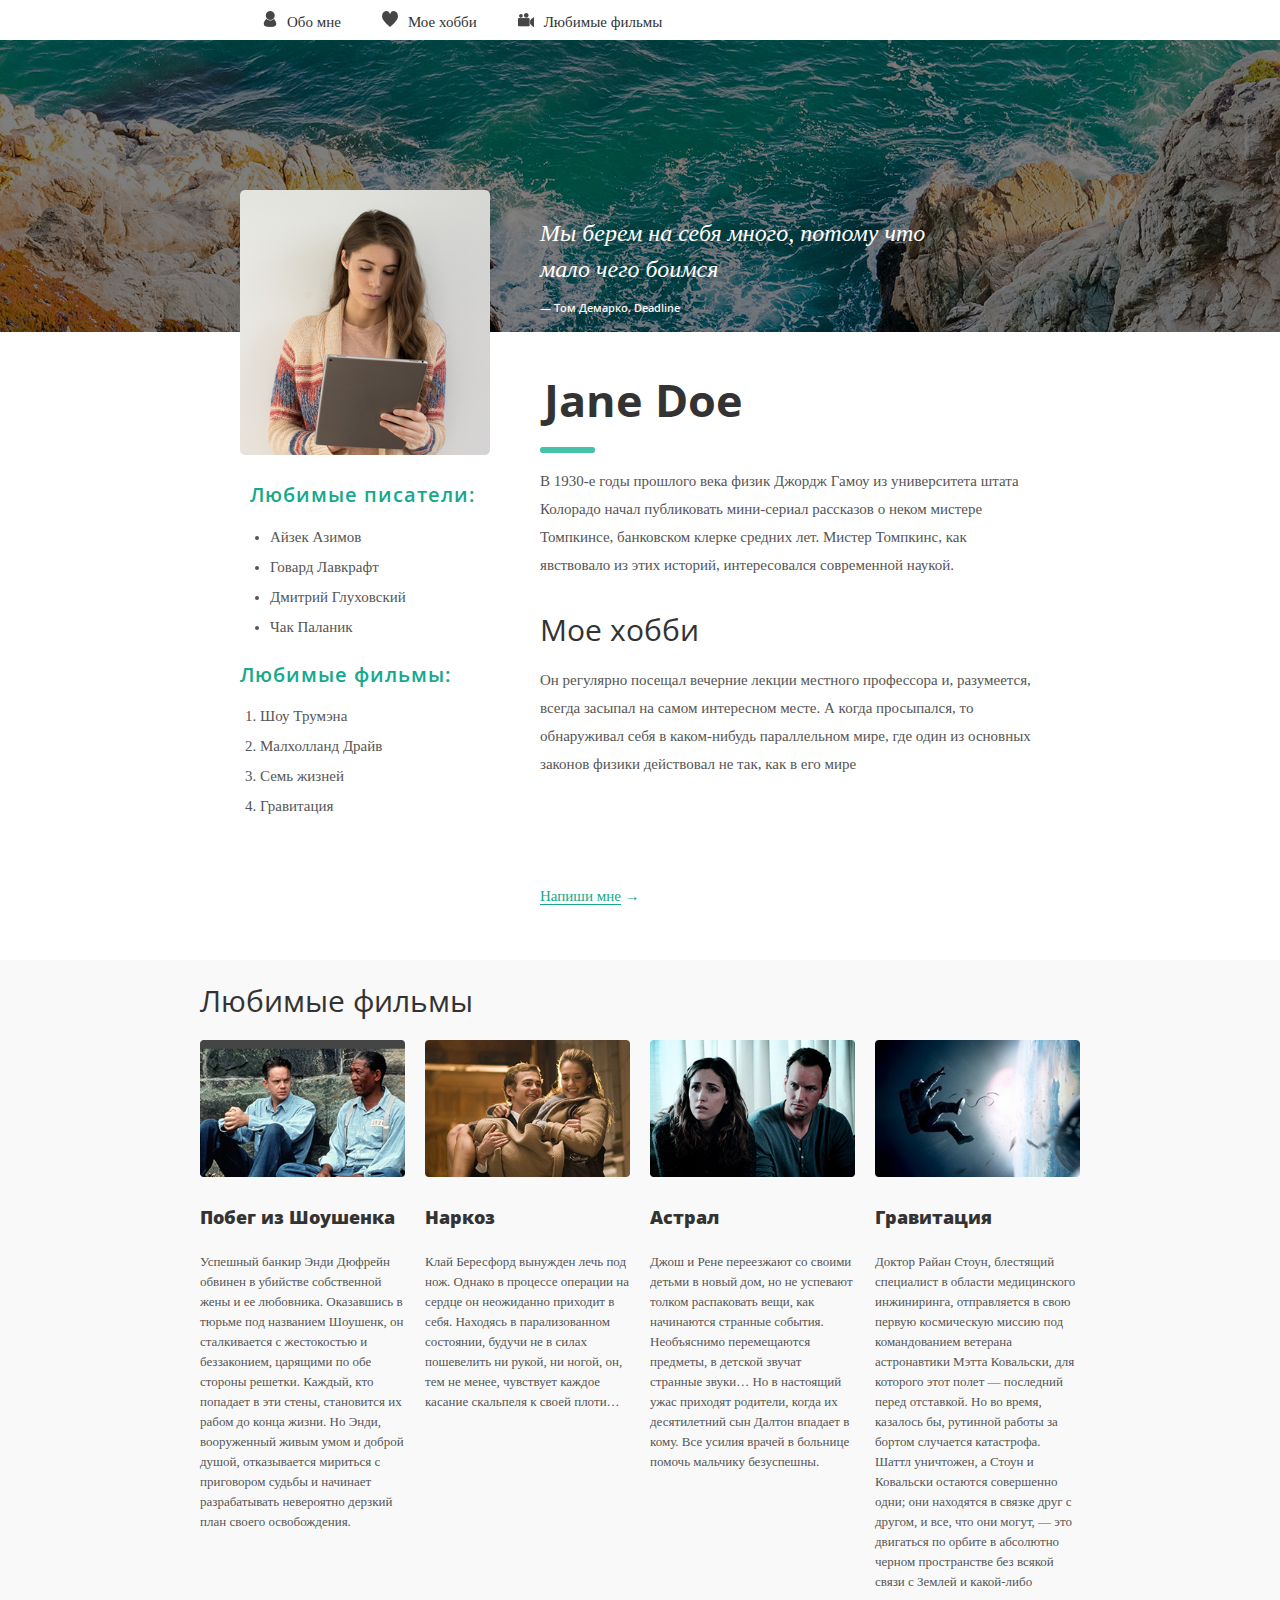
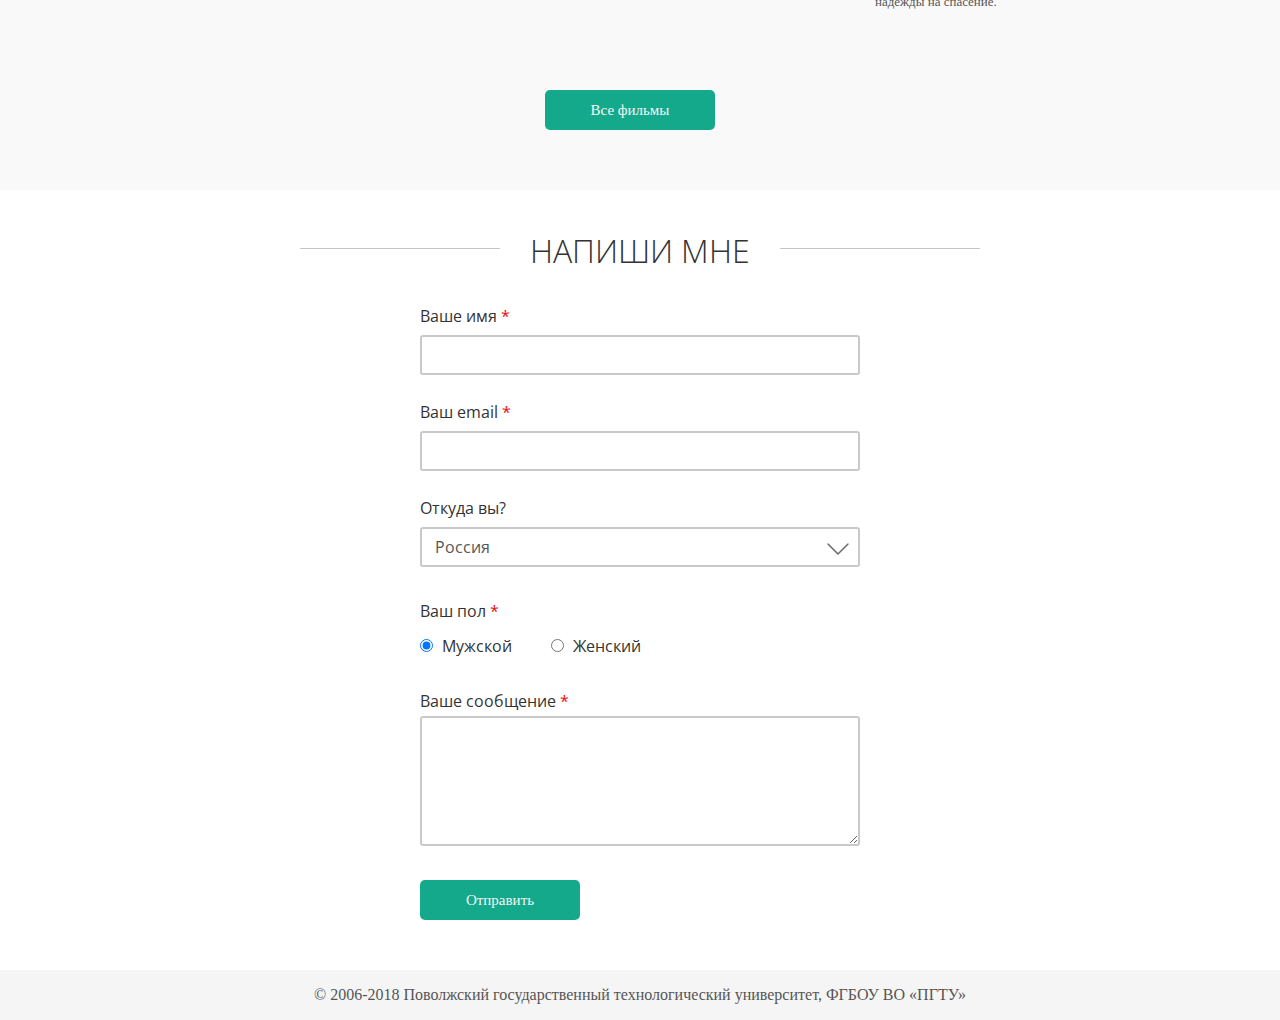
==== lw12/index.html @ af386a0a "Update" ====
<!DOCTYPE html>
<html lang="ru">
  <head>
    <meta charset="utf-8">
    <title>Профиль</title>
    <meta name="viewport" content="width=device-width, initial-scale=1.0">
    <link href="css/style.css" rel="stylesheet" >
    <link href="https://fonts.googleapis.com/css?family=Open+Sans&display=swap" rel="stylesheet">
  </head>
  <body>
    <div class="navigation">
      <ul class="header_lists">
        <li><a href="#about_me" class="about_me">Обо мне</a></li>
        <li><a href="#my_hobby" class="my_hobby">Мое хобби</a></li>
        <li><a href="#favorite_films" class="favorite_films">Любимые фильмы</a></li>
      </ul>
    </div>
    <div class="site">
      <div class="content_top">
        <div class="img_qoutes">
          <img class="porter" src="images/girl.png" alt="girl">
          <div class="quote">
            <p class="quote_text">
              Мы берем на себя много, потому что <br> мало чего боимся
            </p>
            <p class="quote_author">
              — Том Демарко. Deadline
            </p>
          </div>
        </div>
      </div>
      <div class="content_bottom">
        <div class="lists">
          <div class="list">
            <h3 class="list_title">Любимые писатели:</h3>
            <ul class="writers_list">
              <li>Айзек Азимов</li>
              <li>Говард Лавкрафт</li>
              <li>Дмитрий Глуховский</li>
              <li>Чак Паланик</li>
            </ul>
          </div>
          <div class="list_bottom">
            <h3 class="list_title">Любимые фильмы:</h3>
            <ol class="films_list">
              <li>Шоу Трумэна</li>
              <li>Малхолланд Драйв</li>
              <li>Семь жизней</li>
              <li>Гравитация</li>
            </ol>
          </div>
        </div>
        <div class="info">
          <!-- Информация -->
          <div class="me">
            <h1 id="about_me"> Jane Doe</h1>
            <img src="images/figure.png" alt="figure" class="figure">
            <p class="text_me">
              В 1930-е годы прошлого века физик Джордж Гамоу из университета штата Колорадо начал публиковать
              мини-сериал рассказов о неком мистере Томпкинсе,
              банковском клерке средних лет. Мистер Томпкинс, как явствовало из этих историй, интересовался современной наукой.
            </p>
          </div>
          <div class="hobby">
            <h2 class="hobby_name" id="my_hobby"> Мое хобби</h2>
            <p class="text_hobby">
              Он регулярно посещал вечерние лекции местного профессора и, разумеется, всегда засыпал на самом интересном месте.
              А когда просыпался, то обнаруживал себя в каком-нибудь параллельном мире, где один из основных законов физики действовал не так, как в его мире
            </p>
          </div>
          <p class="communication">
            <a href="https://vk.com/" class="slink"><span class="span_link">Напиши мне</span> →</a>
          </p>
        </div>
      </div>
    </div>
    <div class="background_color_film">
      <div class="description_film">
        <h2 class="info_film" id="favorite_films">Любимые фильмы</h2>
        <div class="films">
          <div class="film_one">
            <img class="film_image" src="images/film1.png" alt="film" >
            <h2 class="name_film">Побег из Шоушенка</h2>
            <p class="description">Успешный банкир Энди Дюфрейн обвинен в убийстве собственной жены и ее любовника. Оказавшись в тюрьме под названием Шоушенк, он сталкивается с жестокостью и беззаконием, царящими по обе стороны решетки. Каждый, кто попадает в эти стены, становится их рабом до конца жизни. Но Энди, вооруженный живым умом и доброй душой, отказывается мириться с приговором судьбы и начинает разрабатывать невероятно дерзкий план своего освобождения.</p>
          </div>
          <div class="film_two">
            <img class="film_image" src="images/film2.png" alt="film2" >
            <h2 class="name_film">Наркоз</h2>
            <p class="description">Клай Бересфорд вынужден лечь под нож. Однако в процессе операции на сердце он неожиданно приходит в себя. Находясь в парализованном состоянии, будучи не в силах пошевелить ни рукой, ни ногой, он, тем не менее, чувствует каждое касание скальпеля к своей плоти…</p>
          </div>
          <div class="film_three">
            <img class="film_image" src="images/film3.png" alt="film3" >
            <h2 class="name_film">Астрал</h2>
            <p class="description">Джош и Рене переезжают со своими детьми в новый дом, но не успевают толком распаковать вещи, как начинаются странные события. Необъяснимо перемещаются предметы, в детской звучат странные звуки… Но в настоящий ужас приходят родители, когда их десятилетний сын Далтон впадает в кому. Все усилия врачей в больнице помочь мальчику безуспешны.</p>
          </div>
          <div class="film_four">
            <img class="film_image" src="images/film4.png" alt="film4" >
            <h2 class="name_film">Гравитация</h2>
            <p class="description">Доктор Райан Стоун, блестящий специалист в области медицинского инжиниринга, отправляется в свою первую космическую миссию под командованием ветерана астронавтики Мэтта Ковальски, для которого этот полет — последний перед отставкой. Но во время, казалось бы, рутинной работы за бортом случается катастрофа.<br> Шаттл уничтожен, а Стоун и Ковальски остаются совершенно одни; они находятся в связке друг с другом, и все, что они могут, — это двигаться по орбите в абсолютно черном пространстве без всякой связи с Землей и какой-либо надежды на спасение.</p>
          </div>
          <a class="link_films" href="https://www.kinopoisk.ru/">Все фильмы</a>
        </div>
      </div>
    </div>
    <div class="form">
      <div class="header">
        <span class="line_left"></span>
        <h4 class="form_header">НАПИШИ МНЕ</h4>
        <span class="line_right"></span>
      </div>
      <form action="php/index.php" method="get" >
        <label>Ваше имя <span class="red">*</span></label>
        <div>
          <input type="text" name="first_name" maxlength="255" title="Имя" value="" class="input_data" required />
        </div>
        <label>Ваш email <span class="red">*</span></label>
        <div>
          <input type="email" name="email" value="" class="input_data" title="Email" required />
        </div>
        <label>Откуда вы? </label>
        <!--class="country"-->
        <div class="country">
          <select name="country" >
            <option>Россия</option>
            <option>США</option>
            <option>Китай</option>
            <option>Германия</option>
            <option>Украина</option>
          </select>
        </div>
        <label>Ваш пол <span class="red">*</span></label>
        <!-- class="radio"-->
        <div class="radio">
          <input type="radio" name="gender" value="Мужской" id="men" required checked /><label class="gender" for="men">Мужской</label>
          <input type="radio" name="gender" value="Женский" id="woman" required /><label class="gender" for="woman">Женский</label>
        </div>
        <label>Ваше сообщение <span class="red">*</span></label>
        <textarea name="message" required></textarea>
        <button type="submit" class="submit">Отправить</button>
      </form>
    </div>
    <footer>© 2006-2018 Поволжский государственный технологический университет, ФГБОУ ВО «ПГТУ»</footer>
  </body>
</html>
---- lw12/css/style.css ----
*
{
    margin: 0;
    padding: 0;
    box-sizing: border-box;
}

body
{
    background: url(../images/background.png) no-repeat ;
}

.gender, input#woman, input#men, button, select
{
    cursor: pointer;
}

.submit:hover
{
    background-color: #098d72;
}

.red
{
    color: #ee0707;
}

.img_qoutes
{
    position: relative;
}

img.porter
{
    border-radius: 5px;
    position: absolute;
}

img.figure
{
    border-radius: 3px;
    background-color: #45c3aa;
}

p.text_me, ul.header_lists a, p.quote_text, .writers_list,
.films_list, p.communication, .link_films:hover, .link_films,
p.description
{
    font-family: "Georgia";
}

p.text_me, .films_list, .writers_list
{
    color: #555555;
}

ul.header_lists a
{
    color: #333;
}

p.quote_text
{
    color: #ffffff;
    font-style: italic;
}

.writers_list
{
    margin-left: 20px;
}

h1
{
    color: #333333;
    font-family: "Open Sans";
}

p.communication
{
    color: #15a98b;
    position: absolute;
}

.slink
{
    color: #15a98b;
    text-decoration: none;
}

.slink:hover
{
    color: #098d72;
}

span.span_link
{
    border-bottom: 1px #15a98b solid;
}

.background_color_film
{
    background-color: #f9f9f9;
}

.link_films
{
    border-radius: 5px;
    color: #f5f5f5;
    background-color: #15a98c;
    text-decoration: none;
    text-align: center;
    position: absolute;
}


.link_films:hover
{
    color: #f5f5f5;
    background-color: #098d72;
}

@media screen and (max-width: 479px)
{
    body
    {
        background-position: center top 120px;
        background-size: 1150px;
    }

    .navigation
    {
        width: 100%;
        margin: 0 auto;
    }

    ul.header_lists a
    {
        display: block;
        height: 40px;
        box-sizing: border-box;
        font-size: 15px;
        line-height: 40px;
        text-decoration: none;
        padding: 0 20px 0 23px;
    }

    ul.header_lists a:hover
    {
        color: #f5f5f5;
        font-family: "Georgia";
        background-color: #15a98c;
    }

    .about_me:before
    {
        content: url(../images/about_me_icon_black.png);
        margin-right: 10px;
    }

    .about_me:hover:before
    {
        content: url(../images/about_me_icon_light.png);
        margin-right: 10px;
    }

    .my_hobby:before
    {
        content: url(../images/hobby_icon_black.png);
        margin-right: 10px;
    }

    .my_hobby:hover:before
    {
        content: url(../images/hobby_icon_light.png);
        margin-right: 10px;
    }

    .favorite_films:before
    {
        content: url(../images/video_icon_black.png);
        margin-right: 10px;
    }

    .favorite_films:hover:before
    {
        content: url(../images/video_icon_light.png);
        margin-right: 10px;
    }

    .site
    {
        margin: 20px auto 0 auto;
        width: 95%;
    }

    .content_top
    {
        width: 100%;
    }

    .img_qoutes
    {
        height: 130px;
    }

    img.porter
    {
        width: 190px;
        position: absolute;
    }

    .quote
    {
        height: 70px;
        position: absolute;
        top: 300px;
    }

    p.quote_text
    {
        font-size: 18px;
        line-height: 32px;
        color: black;
        font-style: italic;
    }

    p.quote_author
    {
        font-size: 10px;
        line-height: 20px;
        color: black;
        font-family: "Open Sans";
        font-weight: 600;
    }

    .content_bottom
    {
        width: 100%;
        position: relative;
        height: 1100px;
        margin-top: 10px;
    }

    .lists
    {
        width: 100%;
        top: 720px;
        height: 340px;
        position: absolute;
    }

    h3.list_title
    {
        font-size: 18px;
        line-height: 26px;
        color: #15a98c;
        font-family: "Open Sans";
        font-weight: 600;
        letter-spacing: 1px;
    }

    .writers_list
    {
        padding-top: 12px;
        font-size: 16px;
        line-height: 30px;
    }

    .films_list
    {
        padding-top: 11px;
        font-size: 16px;
        line-height: 30px;
        margin-left: 20px;
    }

    .list
    {
        position: absolute;
        left: 10px;
    }

    .list_bottom
    {
        position: absolute;
        left: 10px;
        top: 200px;
    }

    .info
    {
        position: absolute;
        top: 90px;
    }

    .me
    {
        margin-bottom: 20px;
    }

    h1
    {
        font-size: 40px;
        line-height: 40px;
    }

    p.text_me
    {
        font-size: 15px;
        line-height: 26px;
    }

    img.figure
    {
        margin: 13px 0 100px 0;
        width: 60px;
        height: 6px;
    }

    h2
    {
        font-size: 26px;
        line-height: 42px;
        color: #333333;
        font-family: "Open Sans";
        font-weight: 400;
    }

    p.text_hobby
    {
        margin-top: 5px;
        font-size: 15px;
        line-height: 24px;
        color: #555555;
        font-family: "Georgia";
    }

    p.communication
    {
        font-size: 15px;
        line-height: 32px;
        top: 580px;
    }

    .description_film
    {
        padding-top: 20px;
        width: 95%;
        height: 2130px;
        margin: 0 auto 10px auto;
    }

    span.info_film
    {
        font-size: 36px;
        line-height: 42px;
        color: #333333;
        font-family: "Open Sans";
        font-weight: 400;
    }

    .films
    {
        margin-top: 18px;
    }

    .film_image
    {
        width: 300px;
    }

    .film_one, .film_two, .film_three, .film_four
    {
        width: 95%;
    }

    h2.name_film
    {
        margin-top: 10px;
        font-size: 20px;
        line-height: 32px;
        color: #333333;
        font-family: "Open Sans";
        font-weight: 900;
    }

    p.description
    {
        margin-top: 10px;
        font-size: 14px;
        line-height: 20px;
        color: #555555;
        margin-bottom: 15px;
    }

    .link_films
    {
        width: 130px;
        height: 35px;
        display: block;
        font-size: 14px;
        line-height: 35px;
    }

    .form
    {
        width: 95%;
        padding: 0 20px;
        margin: 0 auto 30px auto;
    }

    .header
    {
        position: relative;
    }

    h4
    {
        font-size: 28px;
        line-height: 42px;
        color: #333333;
        font-family: "Open Sans";
        font-weight: 300;
        text-align: center;
    }

    form
    {
        padding-top: 15px;
    }

    form > label
    {
        font-size: 14px;
        line-height: 25px;
        color: #333333;
        font-family: "Open Sans";
        font-weight: 400;
    }

    .input_data
    {
        width: 100%;
        border-radius: 3px;
        border: 1.5px solid #c9c9c9;
        height: 35px;
        font-size: 14px;
        line-height: 26px;
        color: #333333;
        font-family: "Open Sans";
        font-weight: 400;
        padding: 0 14px;
    }

    form > div
    {
        padding-top: 4px;
        margin-bottom: 17px;
    }

    div > label
    {
        font-size: 14px;
        line-height: 25px;
        color: #333333;
        font-family: "Open Sans";
        font-weight: 400;
    }

    .country select:hover, input:hover, textarea:hover
    {
        border-color: #a6a6a6;
    }

    .country select:focus, input:focus, textarea:focus
    {
        box-shadow: none;
        border-color: #15a98c;
        outline: 0;
        outline-offset: 0;
    }

    input#men
    {
        margin-right: 9px;
    }

    input#woman
    {
        margin-right: 9px;
        margin-left: 35px;
    }

    textarea
    {
        width: 100%;
        border-radius: 3px;
        border: 1.5px solid #c9c9c9;
        height: 130px;
        font-size: 14px;
        line-height: 26px;
        color: #333333;
        font-family: "Open Sans";
        font-weight: 400;
        padding: 0 14px;
    }

    .country select
    {
        width: 100%;
        border-radius: 3px;
        border: 1.5px solid #c9c9c9;
        height: 35px;
        font-size: 14px;
        line-height: 26px;
        color: #555555;
        font-family: "Open Sans";
        font-weight: 400;
        padding-left: 13px;
        background: transparent;
        -webkit-appearance: none;
    }

    .country
    {
        margin-bottom: 30px;
        background: url(../images/arrow_down.png) no-repeat;
        background-position: 407px 20px;
    }

    .radio
    {
        margin-bottom: 25px;
    }

    .submit
    {
        margin-top: 25px;
        width: 140px;
        height: 37px;
        border-radius: 5px;
        border-style: none;
        display: block;
        font-size: 15px;
        line-height: 32px;
        color: #f5f5f5;
        font-family: "Georgia";
        background-color: #15a98c;
    }

    footer
    {
        height: 60px;
        font-size: 13px;
        line-height: 30px;
        color: #555555;
        font-family: "Georgia";
        text-align: center;
        background: #f5f5f5;
    }
}

@media screen and (min-width: 480px)
{
    body
    {
        background-position: center top 40px;
        background-size: 1150px;
    }

    .navigation
    {
        width: 100%;
        margin: 0 auto;
    }

    ul.header_lists
    {
        list-style: none;
    }

    ul.header_lists:after
    {
        content: '';
        display: block;
        clear: both;
    }

    .header_lists li
    {
        float: left;
    }

    ul.header_lists a
    {
        display: block;
        height: 40px;
        box-sizing: border-box;
        font-size: 15px;
        line-height: 40px;
        text-decoration: none;
        padding: 0 20px 0 23px;
    }

    ul.header_lists a:hover
    {
        color: #f5f5f5;
        font-family: "Georgia";
        background-color: #15a98c;
    }

    .about_me:before
    {
        content: url(../images/about_me_icon_black.png);
        margin-right: 10px;
    }

    .about_me:hover:before
    {
        content: url(../images/about_me_icon_light.png);
        margin-right: 10px;
    }

    .my_hobby:before
    {
        content: url(../images/hobby_icon_black.png);
        margin-right: 10px;
    }

    .my_hobby:hover:before
    {
        content: url(../images/hobby_icon_light.png);
        margin-right: 10px;
    }

    .favorite_films:before
    {
        content: url(../images/video_icon_black.png);
        margin-right: 10px;
    }

    .favorite_films:hover:before
    {
        content: url(../images/video_icon_light.png);
        margin-right: 10px;
    }

    .site
    {
        margin: 100px auto 0 auto;
        width: 95%;
    }

    .content_top
    {
        width: 100%;
    }

    .img_qoutes
    {
        height: 130px;
    }

    img.porter
    {
        width: 190px;
        position: absolute;
    }

    .quote
    {
        margin-left: 190px;
        height: 190px;
        padding-left: 20px;
        padding-top: 20px;
        position: absolute;
    }

    p.quote_text
    {
        font-size: 18px;
        line-height: 32px;
    }

    p.quote_author
    {
        font-size: 10px;
        line-height: 20px;
        color: #f5f5f5;
        font-family: "Open Sans";
        font-weight: 600;
    }

    .content_bottom
    {
        width: 100%;
        position: relative;
        height: 630px;
        margin-top: 10px;
    }

    .lists
    {
        width: 100%;
        top: 410px;
        height: 170px;
        position: absolute;
    }

    h3.list_title
    {
        font-size: 18px;
        line-height: 26px;
        color: #15a98c;
        font-family: "Open Sans";
        font-weight: 600;
        letter-spacing: 1px;
    }

    .writers_list
    {
        padding-top: 12px;
        font-size: 16px;
        line-height: 30px;
    }

    .films_list
    {
        padding-top: 11px;
        font-size: 16px;
        line-height: 30px;
        margin-left: 20px;
    }

    .list
    {
        position: absolute;
        left: 10px
    }

    .list_bottom
    {
        position: absolute;
        left: 240px;
    }

    .info
    {
        position: absolute;
    }

    .me
    {
        margin-bottom: 20px;
    }

    h1
    {
        margin-left: 210px;
        font-size: 40px;
        line-height: 40px;
    }

    p.text_me
    {
        margin-top: 20px;
        font-size: 15px;
        line-height: 26px;
    }

    img.figure
    {
        margin: 13px 0 0 210px;
        width: 60px;
        height: 6px;
    }

    h2
    {
        font-size: 26px;
        line-height: 42px;
        color: #333333;
        font-family: "Open Sans";
        font-weight: 400;
    }

    p.text_hobby
    {
        margin-top: 5px;
        font-size: 15px;
        line-height: 24px;
        color: #555555;
        font-family: "Georgia";
    }

    p.communication
    {
        font-size: 15px;
        line-height: 32px;
        top: 580px;
    }

    .description_film
    {
        padding-top: 20px;
        width: 95%;
        height: 1800px;
        margin: 0 auto 40px auto;
    }

    span.info_film
    {
        font-size: 36px;
        line-height: 42px;
        color: #333333;
        font-family: "Open Sans";
        font-weight: 400;
    }

    .films
    {
        margin-top: 18px;
    }

    .film_image
    {
        width: 300px;
    }

    .film_one, .film_two, .film_three, .film_four
    {
        width: 95%;
    }

    h2.name_film
    {
        margin-top: 10px;
        font-size: 20px;
        line-height: 32px;
        color: #333333;
        font-family: "Open Sans";
        font-weight: 900;
    }

    p.description
    {
        margin-top: 10px;
        font-size: 14px;
        line-height: 20px;
        color: #555555;
        margin-bottom: 15px;
    }

    .link_films
    {
        width: 130px;
        height: 35px;
        display: block;
        font-size: 14px;
        line-height: 35px;
    }

    .form
    {
        width: 95%;
        padding: 0 20px;
        margin: 0 auto 30px auto;
    }

    .header
    {
        position: relative;
    }

    h4
    {
        font-size: 28px;
        line-height: 42px;
        color: #333333;
        font-family: "Open Sans";
        font-weight: 300;
        text-align: center;
    }

    .line_left
    {
        position: absolute;
        width: 90px;
        height: 1px;
        background-color: #C4C4C4;
        top: 20px;
        left: 0;
    }

    .line_right
    {
        position: absolute;
        width: 90px;
        height: 1px;
        background-color: #C4C4C4;
        top: 20px;
        right: 0;
    }

    form
    {
        padding-top: 15px;
    }

    form > label
    {
        font-size: 14px;
        line-height: 25px;
        color: #333333;
        font-family: "Open Sans";
        font-weight: 400;
    }

    .input_data
    {
        width: 100%;
        border-radius: 3px;
        border: 1.5px solid #c9c9c9;
        height: 35px;
        font-size: 14px;
        line-height: 26px;
        color: #333333;
        font-family: "Open Sans";
        font-weight: 400;
        padding: 0 14px;
    }

    form > div
    {
        padding-top: 4px;
        margin-bottom: 17px;
    }

    div > label
    {
        font-size: 14px;
        line-height: 25px;
        color: #333333;
        font-family: "Open Sans";
        font-weight: 400;
    }

    .country select:hover, input:hover, textarea:hover
    {
        border-color: #a6a6a6;
    }

    .country select:focus, input:focus, textarea:focus
    {
        box-shadow: none;
        border-color: #15a98c;
        outline: 0;
        outline-offset: 0;
    }

    input#men
    {
        margin-right: 9px;
    }

    input#woman
    {
        margin-right: 9px;
        margin-left: 35px;
    }

    textarea
    {
        width: 100%;
        border-radius: 3px;
        border: 1.5px solid #c9c9c9;
        height: 130px;
        font-size: 14px;
        line-height: 26px;
        color: #333333;
        font-family: "Open Sans";
        font-weight: 400;
        padding: 0 14px;
    }

    .country select
    {
        width: 100%;
        border-radius: 3px;
        border: 1.5px solid #c9c9c9;
        height: 35px;
        font-size: 14px;
        line-height: 26px;
        color: #555555;
        font-family: "Open Sans";
        font-weight: 400;
        padding-left: 13px;
        background: transparent;
        -webkit-appearance: none;
    }

    .country
    {
        margin-bottom: 30px;
        background: url(../images/arrow_down.png) no-repeat;
        background-position: 407px 20px;
    }

    .radio
    {
        margin-bottom: 25px;
    }

    .submit
    {
        margin-top: 25px;
        width: 140px;
        height: 37px;
        border-radius: 5px;
        border-style: none;
        display: block;
        font-size: 15px;
        line-height: 32px;
        color: #f5f5f5;
        font-family: "Georgia";
        background-color: #15a98c;
    }

    footer
    {
        height: 60px;
        font-size: 13px;
        line-height: 30px;
        color: #555555;
        font-family: "Georgia";
        text-align: center;
        background: #f5f5f5;
    }
}

@media screen and (min-width: 740px)
{
    body
    {
        background-position: center top 40px;
        background-size: 1100px;
    }

    .navigation
    {
        width: 650px;
    }

    ul.header_lists
    {
        padding-left: 0;
    }

    ul.header_lists:after
    {
        content: '';
        display: block;
        clear: both;
    }

    .header_lists li
    {
        float: left;
    }

    ul.header_lists a
    {
        height: 40px;
        line-height: 32px;
        padding: 6px 18px 0 23px;
    }

    ul.header_lists a:hover
    {
        color: #f5f5f5;
        font-family: "Georgia";
        background-color: #15a98c;
    }

    .about_me:before
    {
        content: url(../images/about_me_icon_black.png);
        margin-right: 10px;
    }

    .about_me:hover:before
    {
        content: url(../images/about_me_icon_light.png);
        margin-right: 10px;
    }

    .my_hobby:before
    {
        content: url(../images/hobby_icon_black.png);
        margin-right: 10px;
    }

    .my_hobby:hover:before
    {
        content: url(../images/hobby_icon_light.png);
        margin-right: 10px;
    }

    .favorite_films:before
    {
        content: url(../images/video_icon_black.png);
        margin-right: 10px;
    }

    .favorite_films:hover:before
    {
        content: url(../images/video_icon_light.png);
        margin-right: 10px;
    }

    .site
    {
        margin: 110px auto 0 auto;
        width: 650px;
    }

    .content_top
    {
        width: 100%;
    }

    .img_qoutes
    {
        height: 130px;
    }

    img.porter
    {
        width: 180px;
        position: absolute;
    }

    .quote
    {
        margin-left: 180px;
        height: 190px;
        padding-left: 40px;
        padding-top: 25px;
        position: absolute;
    }

    p.quote_text
    {
        font-size: 20px;
        line-height: 32px;
    }

    p.quote_author
    {
        font-size: 10px;
        line-height: 20px;
        color: #f5f5f5;
        font-family: "Open Sans";
        font-weight: 600;
    }

    .content_bottom
    {
        width: 100%;
        position: relative;
        height: 500px;
        margin-top: 0;
    }

    .lists
    {
        width: 270px;
        top: 100px;
        height: 400px;
        position: absolute;
    }

    h3.list_title
    {
        font-size: 16px;
        line-height: 26px;
        color: #15a98c;
        font-family: "Open Sans";
        font-weight: 600;
        letter-spacing: 1px;
    }

    .writers_list
    {
        padding-top: 12px;
        font-size: 12px;
        line-height: 26px;
    }

    .films_list
    {
        padding-top: 11px;
        height: 260px;
        font-size: 12px;
        line-height: 26px;
        margin-left: 20px;
    }

    .list
    {
        position: absolute;
    }

    .list_bottom
    {
        position: absolute;
        top: 160px;
        left: 0;
    }

    .info
    {
        left: 220px;
        position: absolute;
    }

    .me
    {
        margin-bottom: 20px;
    }

    h1
    {
        margin-left: 4px;
        font-size: 40px;
        line-height: 40px;
    }

    p.text_me
    {
        margin-top: 10px;
        font-size: 13px;
        line-height: 24px;
    }

    img.figure
    {
        margin: 27px 0 0 0;
        width: 55px;
        height: 6px;
    }

    h2
    {
        font-size: 26px;
        line-height: 42px;
        color: #333333;
        font-family: "Open Sans";
        font-weight: 400;
    }

    p.text_hobby
    {
        margin-top: 15px;
        font-size: 13px;
        line-height: 24px;
        color: #555555;
        font-family: "Georgia";
    }

    p.communication
    {
        font-size: 15px;
        line-height: 32px;
        top: 440px;
    }

    .description_film
    {
        padding-top: 20px;
        width: 630px;
        height: 1270px;
        margin: 0 auto 40px auto;
    }

    span.info_film
    {
        font-size: 36px;
        line-height: 42px;
        color: #333333;
        font-family: "Open Sans";
        font-weight: 400;
    }

    .films
    {
        margin-top: 18px;
        position: relative;
    }

    .film_image
    {
        width: 300px;
    }

    .film_one
    {
        width: 300px;
        position: absolute;
    }

    .film_two
    {
        width: 300px;
        position: absolute;
        left: 330px;
    }

    .film_three
    {
        width: 300px;
        position: absolute;
        top: 500px;
    }

    .film_four
    {
        width: 300px;
        position: absolute;
        top: 500px;
        left: 330px;
    }

    h2.name_film
    {
        margin-top: 20px;
        font-size: 18px;
        line-height: 32px;
        color: #333333;
        font-family: "Open Sans";
        font-weight: 900;
    }

    p.description
    {
        margin-top: 19px;
        font-size: 13px;
        line-height: 20px;
        color: #555555;
    }

    .link_films
    {
        width: 130px;
        height: 35px;
        display: block;
        font-size: 14px;
        line-height: 35px;
        left: 250px;
        top: 1100px;
    }

    .form
    {
        width: 700px;
        padding: 0 20px;
        margin: 0 auto 50px auto;
    }

    .header
    {
        position: relative;
    }

    h4
    {
        font-size: 32px;
        line-height: 42px;
        color: #333333;
        font-family: "Open Sans";
        font-weight: 300;
        text-align: center;
    }

    .line_left
    {
        position: absolute;
        width: 130px;
        height: 1px;
        background-color: #C4C4C4;
        top: 20px;
        left: 50px;
    }

    .line_right
    {
        position: absolute;
        width: 130px;
        height: 1px;
        background-color: #C4C4C4;
        top: 20px;
        right: 50px;
    }

    form
    {
        padding: 0 100px;
        padding-top: 30px;
    }

    form > label
    {
        font-size: 16px;
        line-height: 29px;
        color: #333333;
        font-family: "Open Sans";
        font-weight: 400;
    }

    .input_data
    {
        width: 100%;
        border-radius: 3px;
        border: 2px solid #c9c9c9;
        height: 40px;
        font-size: 16px;
        line-height: 26px;
        color: #333333;
        font-family: "Open Sans";
        font-weight: 400;
        padding: 0 14px;
    }

    form > div
    {
        padding-top: 4px;
        margin-bottom: 23px;
    }

    div > label
    {
        font-size: 16px;
        line-height: 32px;
        color: #333333;
        font-family: "Open Sans";
        font-weight: 400;
    }

    .country select:hover, input:hover, textarea:hover
    {
        border-color: #a6a6a6;
    }

    .country select:focus, input:focus, textarea:focus
    {
        box-shadow: none;
        border-color: #15a98c;
        outline: 0;
        outline-offset: 0;
    }

    input#men
    {
        margin-right: 9px;
    }

    input#woman
    {
        margin-right: 9px;
        margin-left: 35px;
    }

    textarea
    {
        width: 100%;
        border-radius: 3px;
        border: 2px solid #c9c9c9;
        height: 130px;
        font-size: 16px;
        line-height: 32px;
        color: #333333;
        font-family: "Open Sans";
        font-weight: 400;
        padding: 0 14px;
    }

    .country select
    {
        width: 100%;
        border-radius: 3px;
        border: 2px solid #c9c9c9;
        height: 40px;
        font-size: 16px;
        line-height: 32px;
        color: #555555;
        font-family: "Open Sans";
        font-weight: 400;
        padding-left: 13px;
        background: transparent;
        -webkit-appearance: none;
    }

    .country
    {
        margin-bottom: 30px;
        background: url(../images/arrow_down.png) no-repeat;
        background-position: 425px 20px;
    }

    .radio
    {
        margin-bottom: 25px;
    }

    .submit
    {
        margin-top: 30px;
        width: 160px;
        height: 40px;
        border-radius: 5px;
        border-style: none;
        display: block;
        font-size: 15px;
        line-height: 32px;
        color: #f5f5f5;
        font-family: "Georgia";
        background-color: #15a98c;
    }

    footer
    {
        height: 50px;
        font-size: 13px;
        line-height: 50px;
        color: #555555;
        font-family: "Georgia";
        text-align: center;
        background: #f5f5f5;
    }

}

@media screen and (min-width: 1025px) {
    body
    {
        background-position: center top 40px;
        background-size: 1400px;
    }

    .navigation
    {
        width: 800px;
    }

    ul.header_lists a
    {
        padding: 6px 18px 0 23px;
    }

    .site
    {
        margin: 150px auto 0 auto;
        width: 800px;
    }

    .content_top
    {
        width: 100%;
    }

    .img_qoutes
    {
        height: 190px;
    }

    img.porter
    {
        width: 250px;
    }

    .quote
    {
        margin-left: 250px;
        height: 190px;
        padding-left: 50px;
        padding-top: 25px;
        position: absolute;
    }

    p.quote_text
    {
        font-size: 24px;
        line-height: 36px;
    }

    p.quote_author
    {
        font-size: 11px;
        line-height: 42px;
        color: #f5f5f5;
        font-family: "Open Sans";
        font-weight: 600;
    }

    .content_bottom
    {
        width: 100%;
        position: relative;
        height: 580px;
    }

    .lists
    {
        width: 270px;
        top: 100px;
        position: absolute;
        height: 400px;
    }

    h3.list_title
    {
        font-size: 20px;
        line-height: 30px;
        color: #15a98c;
        font-family: "Open Sans";
        font-weight: 600;
        letter-spacing: 1px;
    }

    .writers_list
    {
        padding-top: 12px;
        font-size: 15px;
        line-height: 30px;
    }

    .films_list
    {
        padding-top: 11px;
        height: 260px;
        font-size: 15px;
        line-height: 30px;
        margin-left: 20px;
    }

    .list
    {
        position: absolute;
    }

    .list_bottom
    {
        position: absolute;
        top: 180px;
    }

    .info
    {
        left: 300px;
        position: absolute;
    }

    .me
    {
        margin-bottom: 30px;
    }

    h1
    {
        margin-left: 4px;
        font-size: 45px;
        line-height: 40px;
    }

    p.text_me
    {
        margin-top: 10px;
        font-size: 15px;
        line-height: 28px;
    }

    img.figure
    {
        margin-top: 27px;
        width: 55px;
        height: 6px;
    }

    h2
    {
        font-size: 30px;
        line-height: 42px;
        color: #333333;
        font-family: "Open Sans";
        font-weight: 400;
    }

    p.text_hobby
    {
        margin-top: 15px;
        font-size: 15px;
        line-height: 28px;
        color: #555555;
        font-family: "Georgia";
    }

    p.communication
    {
        font-size: 15px;
        line-height: 32px;
        top: 500px;
    }

    .description_film
    {
        padding-top: 20px;
        width: 880px;
        height: 830px;
        margin: 0 auto 40px auto;
    }

    span.info_film
    {
        font-size: 36px;
        line-height: 42px;
        color: #333333;
        font-family: "Open Sans";
        font-weight: 400;
    }

    .films
    {
        margin-top: 18px;
        position: relative;
    }

    .film_image
    {
        width: 205px;
    }

    .film_one
    {
        width: 205px;
        position: absolute;
    }

    .film_two
    {
        width: 205px;
        position: absolute;
        left: 225px;
    }

    .film_three
    {
        width: 205px;
        position: absolute;
        top: 0;
        left: 450px;
    }

    .film_four
    {
        width: 205px;
        position: absolute;
        top: 0;
        left: 675px;
    }

    h2.name_film
    {
        margin-top: 20px;
        font-size: 18px;
        line-height: 32px;
        color: #333333;
        font-family: "Open Sans";
        font-weight: 900;
    }

    p.description
    {
        margin-top: 19px;
        font-size: 13px;
        line-height: 20px;
        color: #555555;
    }

    .link_films
    {
        width: 170px;
        height: 40px;
        display: block;
        font-size: 15px;
        line-height: 40px;
        left: 345px;
        top: 650px;
    }

    .form
    {
        width: 1000px;
        padding: 0 20px;
        margin: 0 auto 50px auto;
    }

    .header
    {
        position: relative;
    }

    h4
    {
        font-size: 32px;
        line-height: 42px;
        color: #333333;
        font-family: "Open Sans";
        font-weight: 300;
        text-align: center;
    }

    .line_left
    {
        position: absolute;
        width: 200px;
        height: 1px;
        background-color: #C4C4C4;
        top: 18px;
        left: 140px;
    }

    .line_right
    {
        position: absolute;
        width: 200px;
        height: 1px;
        background-color: #C4C4C4;
        top: 18px;
        right: 140px;
    }

    form
    {
        padding: 0 260px;
        padding-top: 30px;
    }

    form > label
    {
        font-size: 16px;
        line-height: 29px;
        color: #333333;
        font-family: "Open Sans";
        font-weight: 400;
    }

    .input_data
    {
        width: 100%;
        border-radius: 3px;
        border: 2px solid #c9c9c9;
        height: 40px;
        font-size: 16px;
        line-height: 26px;
        color: #333333;
        font-family: "Open Sans";
        font-weight: 400;
        padding: 0 14px;
    }

    form > div
    {
        padding-top: 4px;
        margin-bottom: 23px;
    }

    div > label
    {
        font-size: 16px;
        line-height: 32px;
        color: #333333;
        font-family: "Open Sans";
        font-weight: 400;
    }

    .country select:hover, input:hover, textarea:hover
    {
        border-color: #a6a6a6;
    }

    .country select:focus, input:focus, textarea:focus
    {
        box-shadow: none;
        border-color: #15a98c;
        outline: 0;
        outline-offset: 0;
    }

    input#men
    {
        margin-right: 9px;
    }

    input#woman
    {
        margin-right: 9px;
        margin-left: 35px;
    }

    textarea
    {
        width: 100%;
        border-radius: 3px;
        border: 2px solid #c9c9c9;
        height: 130px;
        font-size: 16px;
        line-height: 32px;
        color: #333333;
        font-family: "Open Sans";
        font-weight: 400;
        padding: 0 14px;
    }

    .country select
    {
        width: 100%;
        border-radius: 3px;
        border: 2px solid #c9c9c9;
        height: 40px;
        font-size: 16px;
        line-height: 32px;
        color: #555555;
        font-family: "Open Sans";
        font-weight: 400;
        padding-left: 13px;
        background: transparent;
        -webkit-appearance: none;
    }

    .country
    {
        margin-bottom: 30px;
        background: url(../images/arrow_down.png) no-repeat;
        background-position: 407px 20px;
    }

    .radio
    {
        margin-bottom: 25px;
    }

    .submit
    {
        margin-top: 30px;
        width: 160px;
        height: 40px;
        border-radius: 5px;
        border-style: none;
        display: block;
        font-size: 15px;
        line-height: 32px;
        color: #f5f5f5;
        font-family: "Georgia";
        background-color: #15a98c;
    }

    footer
    {
        height: 50px;
        font-size: 16px;
        line-height: 50px;
        color: #555555;
        font-family: "Georgia";
        text-align: center;
        background: #f5f5f5;
    }
}

@media screen and (min-width: 1366px)
{
    body
    {
        background-position: center top 50px;
        background-size: auto;
    }

    .navigation
    {
        width: 1000px;
        padding-left: 20px;
        padding-right: 20px;
    }

    ul.header_lists a
    {
        height: 50px;
        font-size: 19px;
        padding: 10px 18px 0 23px;
        color: #333;
        font-family: "Georgia";
    }

    .site
    {
        margin: 210px auto 0 auto;
        width: 1400px;
        padding: 0 100px;
        height: 940px;
    }

    .content_top
    {
        width: 100%;
        margin-left: 100px;
        margin-right: 100px;
        padding-left: 20px;
        padding-right: 20px;
        margin-bottom: 50px;

    }

    .img_qoutes
    {
        height: 190px;
    }

    img.porter
    {
        border-radius: 5px;
        background-color: #132d36;
        width: 330px;
        position: absolute;
    }

    .quote
    {
        margin-left: 330px;
        height: 190px;
        padding-left: 63px;
        padding-top: 25px;
        position: absolute;
    }

    p.quote_text
    {
        font-size: 28px;
        line-height: 42px;
        color: #ffffff;
        font-family: "Georgia";
        font-style: italic;
    }

    p.quote_author
    {
        font-size: 16px;
        line-height: 42px;
        color: #f5f5f5;
        font-family: "Open Sans";
        font-weight: 600;
    }

    .content_bottom
    {
        width: 1000px;
        margin-left: 100px;
        margin-right: 100px;
        padding-left: 20px;
        padding-right: 20px;
        position: relative;
        height: 700px;
    }

    .lists
    {
        top: 156px;
        height: 450px;
        position: absolute;
    }

    h3.list_title
    {
        font-size: 24px;
        line-height: 32px;
        color: #15a98c;
        font-family: "Open Sans";
        font-weight: 600;
        letter-spacing: 1px;
    }

    .writers_list
    {
        width: 330px;
        padding-top: 12px;
        font-size: 19px;
        line-height: 36px;
        color: #555555;
        font-family: "Georgia";
        margin-left: 20px;
    }

    .films_list
    {
        padding-top: 11px;
        width: 330px;
        height: 260px;
        font-size: 19px;
        line-height: 36px;
        color: #555555;
        font-family: "Georgia";
        margin-left: 20px;
    }

    .list_bottom
    {
        position: absolute;
        top: 225px;
    }

    .info
    {
        left: 410px;
        position: absolute;
    }

    .me
    {
        height: 314px;
    }

    h1
    {
        margin-left: 4px;
        font-size: 51px;
        line-height: 40px;
        color: #333333;
        font-family: "Open Sans";
    }

    p.text_me
    {
        margin-top: 40px;
        width: 561px;
        font-size: 19px;
        line-height: 32px;
    }

    img.figure
    {
        margin-top: 27px;
        width: 63px;
        height: 7px;
    }

    h2
    {
        font-size: 36px;
        line-height: 42px;
        color: #333333;
        font-family: "Open Sans";
        font-weight: 400;
    }

    .hobby
    {
        margin-top: 37px;
    }

    p.text_hobby
    {
        margin-top: 15px;
        width: 562px;
        font-size: 19px;
        line-height: 32px;
        color: #555555;
        font-family: "Georgia";
    }

    p.communication
    {
        font-size: 19px;
        line-height: 32px;
        color: #15a98b;
        font-family: "Georgia";
        top: 600px;
        position: absolute;
    }

    .description_film
    {
        padding-top: 40px;
        height: 1045px;
        width: 1200px;
        margin: 0 auto 40px auto;
    }

    span.info_film
    {
        font-size: 36px;
        line-height: 42px;
        color: #333333;
        font-family: "Open Sans";
        font-weight: 400;
    }

    .film_image
    {
        width: 285px;
    }

    .films
    {
        margin-top: 32px;
        position: relative;
    }

    .film_one
    {
        width: 285px;
        position: absolute;
    }

    .film_two
    {
        width: 285px;
        position: absolute;
        left: 305px;
    }

    .film_three
    {
        width: 285px;
        position: absolute;
        left: 610px;
    }

    .film_four
    {
        width: 285px;
        position: absolute;
        left: 915px;
    }

    h2.name_film
    {
        margin-top: 20px;
        font-size: 22px;
        line-height: 32px;
        color: #333333;
        font-family: "Open Sans";
        font-weight: 900;
    }

    p.description
    {
        margin-top: 19px;
        font-size: 16px;
        line-height: 28px;
        color: #555555;
        font-family: "Georgia";
    }

    .link_films
    {
        width: 220px;
        height: 50px;
        display: block;
        font-size: 19px;
        line-height: 50px;
        border-radius: 5px;
        top: 820px;
        left: 480px;
    }

    footer
    {
        height: 70px;
        font-size: 20px;
        line-height: 70px;
        color: #555555;
        font-family: "Georgia";
        text-align: center;
        background: #f5f5f5;
    }

    .form
    {
        width: 1000px;
        padding: 0 20px;
        margin: 0 auto 70px auto;
    }

    .header
    {
        position: relative;
    }

    h4
    {
        font-size: 36px;
        line-height: 42px;
        color: #333333;
        font-family: "Open Sans";
        font-weight: 300;
        text-align: center;
    }

    .line_left
    {
        position: absolute;
        width: 200px;
        height: 1px;
        background-color: #C4C4C4;
        top: 18px;
        left: 124px;
    }

    .line_right
    {
        position: absolute;
        width: 200px;
        height: 1px;
        background-color: #C4C4C4;
        top: 18px;
        left: 622px;
    }

    form
    {
        padding: 0 210px;
        padding-top: 70px;
    }

    form > label
    {
        font-size: 20px;
        line-height: 32px;
        color: #333333;
        font-family: "Open Sans";
        font-weight: 400;
    }

    .input_data
    {
        width: 100%;
        border-radius: 3px;
        border: 2px solid #c9c9c9;
        height: 50px;
        font-size: 20px;
        line-height: 32px;
        color: #333333;
        font-family: "Open Sans";
        font-weight: 400;
        padding: 0 18px;
    }

    form > div
    {
        padding-top: 4px;
        margin-bottom: 23px;
    }

    div > label
    {
        font-size: 18px;
        line-height: 32px;
        color: #333333;
        font-family: "Open Sans";
        font-weight: 400;
    }

    .country select:hover, input:hover, textarea:hover
    {
        border-color: #a6a6a6;
    }

    .country select:focus, input:focus, textarea:focus
    {
        box-shadow: none;
        border-color: #15a98c;
        outline: 0;
        outline-offset: 0;
    }

    input#men
    {
        margin-right: 9px;
    }

    input#woman
    {
        margin-right: 9px;
        margin-left: 35px;
    }

    textarea
    {
        width: 100%;
        border-radius: 3px;
        border: 2px solid #c9c9c9;
        height: 150px;
        font-size: 20px;
        line-height: 32px;
        color: #333333;
        font-family: "Open Sans";
        font-weight: 400;
        padding: 0 18px;
    }

    .country select
    {
        width: 100%;
        border-radius: 3px;
        border: 2px solid #c9c9c9;
        height: 50px;
        font-size: 18px;
        line-height: 32px;
        color: #555555;
        font-family: "Open Sans";
        font-weight: 400;
        padding-left: 13px;
        background: transparent;
        -webkit-appearance: none;
    }

    .country
    {
        margin-bottom: 42px;
        background: url(../images/arrow_down.png) no-repeat;
        background-position: 500px 23px;
    }

    .radio
    {
        margin-bottom: 35px;
    }

    select
    {
        cursor: pointer;
    }

    .submit
    {
        margin-top: 47px;
        width: 220px;
        height: 50px;
        border-radius: 5px;
        border-style: none;
        display: block;
        font-size: 19px;
        line-height: 32px;
        color: #f5f5f5;
        font-family: "Georgia";
        background-color: #15a98c;
    }
}
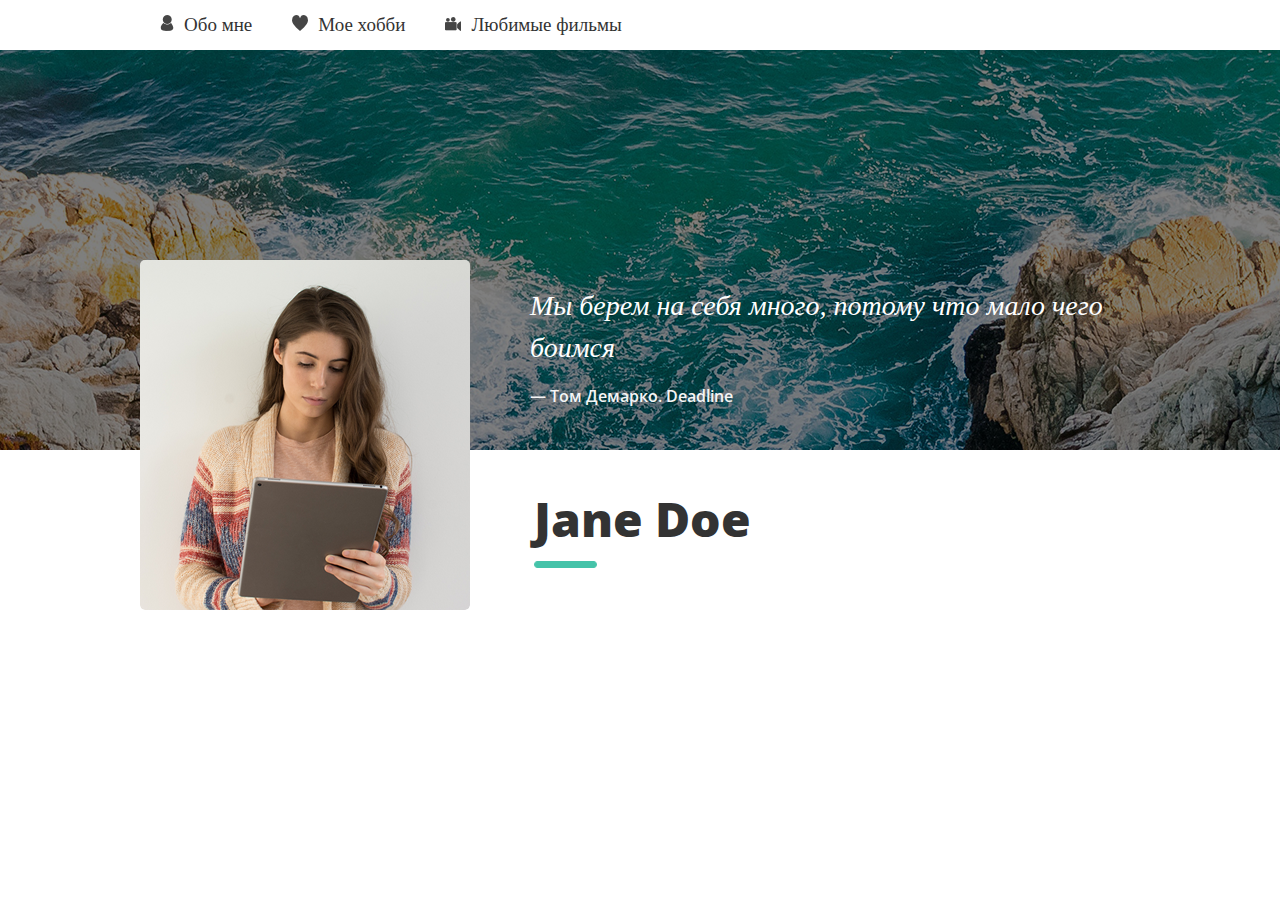
==== commit 87edf1e0: "Update" ====
--- a/lw12/index.html
+++ b/lw12/index.html
@@ -1,144 +1,30 @@
 <!DOCTYPE html>
 <html lang="ru">
   <head>
+    <meta name="viewport" content="width=device-width, initial-scale=1.0">
     <meta charset="utf-8">
     <title>Профиль</title>
-    <meta name="viewport" content="width=device-width, initial-scale=1.0">
     <link href="css/style.css" rel="stylesheet" >
     <link href="https://fonts.googleapis.com/css?family=Open+Sans&display=swap" rel="stylesheet">
   </head>
   <body>
-    <div class="navigation">
-      <ul class="header_lists">
-        <li><a href="#about_me" class="about_me">Обо мне</a></li>
-        <li><a href="#my_hobby" class="my_hobby">Мое хобби</a></li>
-        <li><a href="#favorite_films" class="favorite_films">Любимые фильмы</a></li>
-      </ul>
-    </div>
     <div class="site">
-      <div class="content_top">
-        <div class="img_qoutes">
+      <div class="top">
+        <nav>
+          <a href="" class="font_nav about_me">Обо мне</a>
+          <a href="" class="font_nav my_hobby">Мое хобби</a>
+          <a href="" class="font_nav favorite_films">Любимые фильмы</a>
+        </nav>
+        <div class="title">
           <img class="porter" src="images/girl.png" alt="girl">
-          <div class="quote">
-            <p class="quote_text">
-              Мы берем на себя много, потому что <br> мало чего боимся
-            </p>
-            <p class="quote_author">
-              — Том Демарко. Deadline
-            </p>
+          <div class="title_info">
+            <p class="quote_text">Мы берем на себя много, потому что мало чего боимся</p>
+            <p class="quote_author">— Том Демарко. Deadline</p>
+            <h1 class="name">Jane Doe</h1>
+            <img src="images/figure.png" alt="figure" class="figure">
           </div>
         </div>
       </div>
-      <div class="content_bottom">
-        <div class="lists">
-          <div class="list">
-            <h3 class="list_title">Любимые писатели:</h3>
-            <ul class="writers_list">
-              <li>Айзек Азимов</li>
-              <li>Говард Лавкрафт</li>
-              <li>Дмитрий Глуховский</li>
-              <li>Чак Паланик</li>
-            </ul>
-          </div>
-          <div class="list_bottom">
-            <h3 class="list_title">Любимые фильмы:</h3>
-            <ol class="films_list">
-              <li>Шоу Трумэна</li>
-              <li>Малхолланд Драйв</li>
-              <li>Семь жизней</li>
-              <li>Гравитация</li>
-            </ol>
-          </div>
-        </div>
-        <div class="info">
-          <!-- Информация -->
-          <div class="me">
-            <h1 id="about_me"> Jane Doe</h1>
-            <img src="images/figure.png" alt="figure" class="figure">
-            <p class="text_me">
-              В 1930-е годы прошлого века физик Джордж Гамоу из университета штата Колорадо начал публиковать
-              мини-сериал рассказов о неком мистере Томпкинсе,
-              банковском клерке средних лет. Мистер Томпкинс, как явствовало из этих историй, интересовался современной наукой.
-            </p>
-          </div>
-          <div class="hobby">
-            <h2 class="hobby_name" id="my_hobby"> Мое хобби</h2>
-            <p class="text_hobby">
-              Он регулярно посещал вечерние лекции местного профессора и, разумеется, всегда засыпал на самом интересном месте.
-              А когда просыпался, то обнаруживал себя в каком-нибудь параллельном мире, где один из основных законов физики действовал не так, как в его мире
-            </p>
-          </div>
-          <p class="communication">
-            <a href="https://vk.com/" class="slink"><span class="span_link">Напиши мне</span> →</a>
-          </p>
-        </div>
-      </div>
     </div>
-    <div class="background_color_film">
-      <div class="description_film">
-        <h2 class="info_film" id="favorite_films">Любимые фильмы</h2>
-        <div class="films">
-          <div class="film_one">
-            <img class="film_image" src="images/film1.png" alt="film" >
-            <h2 class="name_film">Побег из Шоушенка</h2>
-            <p class="description">Успешный банкир Энди Дюфрейн обвинен в убийстве собственной жены и ее любовника. Оказавшись в тюрьме под названием Шоушенк, он сталкивается с жестокостью и беззаконием, царящими по обе стороны решетки. Каждый, кто попадает в эти стены, становится их рабом до конца жизни. Но Энди, вооруженный живым умом и доброй душой, отказывается мириться с приговором судьбы и начинает разрабатывать невероятно дерзкий план своего освобождения.</p>
-          </div>
-          <div class="film_two">
-            <img class="film_image" src="images/film2.png" alt="film2" >
-            <h2 class="name_film">Наркоз</h2>
-            <p class="description">Клай Бересфорд вынужден лечь под нож. Однако в процессе операции на сердце он неожиданно приходит в себя. Находясь в парализованном состоянии, будучи не в силах пошевелить ни рукой, ни ногой, он, тем не менее, чувствует каждое касание скальпеля к своей плоти…</p>
-          </div>
-          <div class="film_three">
-            <img class="film_image" src="images/film3.png" alt="film3" >
-            <h2 class="name_film">Астрал</h2>
-            <p class="description">Джош и Рене переезжают со своими детьми в новый дом, но не успевают толком распаковать вещи, как начинаются странные события. Необъяснимо перемещаются предметы, в детской звучат странные звуки… Но в настоящий ужас приходят родители, когда их десятилетний сын Далтон впадает в кому. Все усилия врачей в больнице помочь мальчику безуспешны.</p>
-          </div>
-          <div class="film_four">
-            <img class="film_image" src="images/film4.png" alt="film4" >
-            <h2 class="name_film">Гравитация</h2>
-            <p class="description">Доктор Райан Стоун, блестящий специалист в области медицинского инжиниринга, отправляется в свою первую космическую миссию под командованием ветерана астронавтики Мэтта Ковальски, для которого этот полет — последний перед отставкой. Но во время, казалось бы, рутинной работы за бортом случается катастрофа.<br> Шаттл уничтожен, а Стоун и Ковальски остаются совершенно одни; они находятся в связке друг с другом, и все, что они могут, — это двигаться по орбите в абсолютно черном пространстве без всякой связи с Землей и какой-либо надежды на спасение.</p>
-          </div>
-          <a class="link_films" href="https://www.kinopoisk.ru/">Все фильмы</a>
-        </div>
-      </div>
-    </div>
-    <div class="form">
-      <div class="header">
-        <span class="line_left"></span>
-        <h4 class="form_header">НАПИШИ МНЕ</h4>
-        <span class="line_right"></span>
-      </div>
-      <form action="php/index.php" method="get" >
-        <label>Ваше имя <span class="red">*</span></label>
-        <div>
-          <input type="text" name="first_name" maxlength="255" title="Имя" value="" class="input_data" required />
-        </div>
-        <label>Ваш email <span class="red">*</span></label>
-        <div>
-          <input type="email" name="email" value="" class="input_data" title="Email" required />
-        </div>
-        <label>Откуда вы? </label>
-        <!--class="country"-->
-        <div class="country">
-          <select name="country" >
-            <option>Россия</option>
-            <option>США</option>
-            <option>Китай</option>
-            <option>Германия</option>
-            <option>Украина</option>
-          </select>
-        </div>
-        <label>Ваш пол <span class="red">*</span></label>
-        <!-- class="radio"-->
-        <div class="radio">
-          <input type="radio" name="gender" value="Мужской" id="men" required checked /><label class="gender" for="men">Мужской</label>
-          <input type="radio" name="gender" value="Женский" id="woman" required /><label class="gender" for="woman">Женский</label>
-        </div>
-        <label>Ваше сообщение <span class="red">*</span></label>
-        <textarea name="message" required></textarea>
-        <button type="submit" class="submit">Отправить</button>
-      </form>
-    </div>
-    <footer>© 2006-2018 Поволжский государственный технологический университет, ФГБОУ ВО «ПГТУ»</footer>
   </body>
 </html>
--- a/lw12/css/style.css
+++ b/lw12/css/style.css
@@ -1,4 +1,4 @@
-*
+*, ::before, ::after
 {
     margin: 0;
     padding: 0;
@@ -7,2451 +7,197 @@
 
 body
 {
-    background: url(../images/background.png) no-repeat ;
-}
-
-.gender, input#woman, input#men, button, select
-{
-    cursor: pointer;
-}
-
-.submit:hover
-{
-    background-color: #098d72;
-}
-
-.red
-{
-    color: #ee0707;
-}
-
-.img_qoutes
-{
-    position: relative;
+    background: url(../images/background.png) no-repeat;
+
+}
+
+.top, .site
+{
+    margin: 0 auto;
+}
+
+nav, .title, .title_info
+{
+    display: flex;
+}
+
+.font_nav
+{
+    font-size: 19px;
+    line-height: 50px;
+    color: #333333;
+    font-family: "Georgia";
+    text-decoration: none;
+    padding: 0 20px 0 20px;
+}
+
+.about_me:before, .about_me:hover:before,
+.my_hobby:before, .my_hobby:hover:before,
+.favorite_films:before, .favorite_films:hover:before
+{
+    margin-right: 10px;
+}
+
+.about_me:before
+{
+    content: url(../images/about_me_icon_black.png);
+}
+
+.about_me:hover:before
+{
+    content: url(../images/about_me_icon_light.png);
+}
+
+.my_hobby:before
+{
+    content: url(../images/hobby_icon_black.png);
+}
+
+.my_hobby:hover:before
+{
+    content: url(../images/hobby_icon_light.png);
+}
+
+.favorite_films:before
+{
+    content: url(../images/video_icon_black.png);
+}
+
+.favorite_films:hover:before
+{
+    content: url(../images/video_icon_light.png);
+}
+
+a.font_nav:hover
+{
+    color: #f5f5f5;
+    background-color: #15a98c;
 }
 
 img.porter
 {
     border-radius: 5px;
-    position: absolute;
-}
-
-img.figure
-{
-    border-radius: 3px;
-    background-color: #45c3aa;
-}
-
-p.text_me, ul.header_lists a, p.quote_text, .writers_list,
-.films_list, p.communication, .link_films:hover, .link_films,
-p.description
-{
+}
+
+.quote_text
+{
+    font-size: 28px;
+    line-height: 42px;
+    color: #ffffff;
     font-family: "Georgia";
-}
-
-p.text_me, .films_list, .writers_list
-{
-    color: #555555;
-}
-
-ul.header_lists a
-{
-    color: #333;
-}
-
-p.quote_text
-{
-    color: #ffffff;
     font-style: italic;
 }
 
-.writers_list
-{
-    margin-left: 20px;
-}
-
-h1
-{
+.quote_author
+{
+    font-size: 16px;
+    line-height: 42px;
+    color: #f5f5f5;
+    font-family: "Open Sans";
+    font-weight: 600;
+}
+
+.name
+{
+    font-size: 48px;
     color: #333333;
     font-family: "Open Sans";
-}
-
-p.communication
-{
-    color: #15a98b;
-    position: absolute;
-}
-
-.slink
-{
-    color: #15a98b;
-    text-decoration: none;
-}
-
-.slink:hover
-{
-    color: #098d72;
-}
-
-span.span_link
-{
-    border-bottom: 1px #15a98b solid;
-}
-
-.background_color_film
-{
-    background-color: #f9f9f9;
-}
-
-.link_films
-{
-    border-radius: 5px;
-    color: #f5f5f5;
-    background-color: #15a98c;
-    text-decoration: none;
-    text-align: center;
-    position: absolute;
-}
-
-
-.link_films:hover
-{
-    color: #f5f5f5;
-    background-color: #098d72;
-}
-
-@media screen and (max-width: 479px)
-{
+    font-weight: 900;
+}
+
+img.figure
+{
+    border-radius: 3px;
+    width: 63px;
+    height: 7px;
+}
+
+@media screen and (max-width: 532px)
+{
+    nav
+    {
+        flex-direction: column;
+    }
+
     body
     {
-        background-position: center top 120px;
-        background-size: 1150px;
-    }
-
-    .navigation
-    {
-        width: 100%;
-        margin: 0 auto;
-    }
-
-    ul.header_lists a
-    {
-        display: block;
-        height: 40px;
-        box-sizing: border-box;
-        font-size: 15px;
-        line-height: 40px;
-        text-decoration: none;
-        padding: 0 20px 0 23px;
-    }
-
-    ul.header_lists a:hover
-    {
-        color: #f5f5f5;
-        font-family: "Georgia";
-        background-color: #15a98c;
-    }
-
-    .about_me:before
-    {
-        content: url(../images/about_me_icon_black.png);
-        margin-right: 10px;
-    }
-
-    .about_me:hover:before
-    {
-        content: url(../images/about_me_icon_light.png);
-        margin-right: 10px;
-    }
-
-    .my_hobby:before
-    {
-        content: url(../images/hobby_icon_black.png);
-        margin-right: 10px;
-    }
-
-    .my_hobby:hover:before
-    {
-        content: url(../images/hobby_icon_light.png);
-        margin-right: 10px;
-    }
-
-    .favorite_films:before
-    {
-        content: url(../images/video_icon_black.png);
-        margin-right: 10px;
-    }
-
-    .favorite_films:hover:before
-    {
-        content: url(../images/video_icon_light.png);
-        margin-right: 10px;
-    }
-
-    .site
-    {
-        margin: 20px auto 0 auto;
-        width: 95%;
-    }
-
-    .content_top
-    {
-        width: 100%;
-    }
-
-    .img_qoutes
-    {
-        height: 130px;
+        background-position: center top 150px;
+    }
+
+    .title, .title_info
+    {
+        flex-direction: column;
+    }
+}
+
+@media screen and (min-width: 532px)
+{
+    body
+    {
+        background-position: center top 50px;
+    }
+}
+
+@media screen and (min-width: 768px)
+{
+    .top, .site
+    {
+        width: 99%;
+    }
+}
+
+@media screen and (min-width: 1025px)
+{
+    .top, .site
+    {
+        width: 1000px;
+    }
+
+    nav
+    {
+        height: 50px;
+    }
+
+    .title
+    {
+        margin-top: 210px;
+    }
+
+    .title_info
+    {
+        margin-left: 60px;
+        flex-direction: column;
     }
 
     img.porter
     {
-        width: 190px;
-        position: absolute;
-    }
-
-    .quote
-    {
-        height: 70px;
-        position: absolute;
-        top: 300px;
-    }
-
-    p.quote_text
-    {
-        font-size: 18px;
-        line-height: 32px;
-        color: black;
-        font-style: italic;
-    }
-
-    p.quote_author
-    {
-        font-size: 10px;
-        line-height: 20px;
-        color: black;
-        font-family: "Open Sans";
-        font-weight: 600;
-    }
-
-    .content_bottom
-    {
-        width: 100%;
-        position: relative;
-        height: 1100px;
+        width: 330px;
+    }
+
+    .quote_text
+    {
+        margin-top: 25px;
+    }
+
+    .quote_author
+    {
+        margin-top: 6px;
+    }
+
+    .name
+    {
+        margin-top: 69px;
+        margin-left: 4px;
+    }
+
+    img.figure
+    {
         margin-top: 10px;
-    }
-
-    .lists
-    {
-        width: 100%;
-        top: 720px;
-        height: 340px;
-        position: absolute;
-    }
-
-    h3.list_title
-    {
-        font-size: 18px;
-        line-height: 26px;
-        color: #15a98c;
-        font-family: "Open Sans";
-        font-weight: 600;
-        letter-spacing: 1px;
-    }
-
-    .writers_list
-    {
-        padding-top: 12px;
-        font-size: 16px;
-        line-height: 30px;
-    }
-
-    .films_list
-    {
-        padding-top: 11px;
-        font-size: 16px;
-        line-height: 30px;
-        margin-left: 20px;
-    }
-
-    .list
-    {
-        position: absolute;
-        left: 10px;
-    }
-
-    .list_bottom
-    {
-        position: absolute;
-        left: 10px;
-        top: 200px;
-    }
-
-    .info
-    {
-        position: absolute;
-        top: 90px;
-    }
-
-    .me
-    {
-        margin-bottom: 20px;
-    }
-
-    h1
-    {
-        font-size: 40px;
-        line-height: 40px;
-    }
-
-    p.text_me
-    {
-        font-size: 15px;
-        line-height: 26px;
-    }
-
-    img.figure
-    {
-        margin: 13px 0 100px 0;
-        width: 60px;
-        height: 6px;
-    }
-
-    h2
-    {
-        font-size: 26px;
-        line-height: 42px;
-        color: #333333;
-        font-family: "Open Sans";
-        font-weight: 400;
-    }
-
-    p.text_hobby
-    {
-        margin-top: 5px;
-        font-size: 15px;
-        line-height: 24px;
-        color: #555555;
-        font-family: "Georgia";
-    }
-
-    p.communication
-    {
-        font-size: 15px;
-        line-height: 32px;
-        top: 580px;
-    }
-
-    .description_film
-    {
-        padding-top: 20px;
-        width: 95%;
-        height: 2130px;
-        margin: 0 auto 10px auto;
-    }
-
-    span.info_film
-    {
-        font-size: 36px;
-        line-height: 42px;
-        color: #333333;
-        font-family: "Open Sans";
-        font-weight: 400;
-    }
-
-    .films
-    {
-        margin-top: 18px;
-    }
-
-    .film_image
-    {
-        width: 300px;
-    }
-
-    .film_one, .film_two, .film_three, .film_four
-    {
-        width: 95%;
-    }
-
-    h2.name_film
-    {
-        margin-top: 10px;
-        font-size: 20px;
-        line-height: 32px;
-        color: #333333;
-        font-family: "Open Sans";
-        font-weight: 900;
-    }
-
-    p.description
-    {
-        margin-top: 10px;
-        font-size: 14px;
-        line-height: 20px;
-        color: #555555;
-        margin-bottom: 15px;
-    }
-
-    .link_films
-    {
-        width: 130px;
-        height: 35px;
-        display: block;
-        font-size: 14px;
-        line-height: 35px;
-    }
-
-    .form
-    {
-        width: 95%;
-        padding: 0 20px;
-        margin: 0 auto 30px auto;
-    }
-
-    .header
-    {
-        position: relative;
-    }
-
-    h4
-    {
-        font-size: 28px;
-        line-height: 42px;
-        color: #333333;
-        font-family: "Open Sans";
-        font-weight: 300;
-        text-align: center;
-    }
-
-    form
-    {
-        padding-top: 15px;
-    }
-
-    form > label
-    {
-        font-size: 14px;
-        line-height: 25px;
-        color: #333333;
-        font-family: "Open Sans";
-        font-weight: 400;
-    }
-
-    .input_data
-    {
-        width: 100%;
-        border-radius: 3px;
-        border: 1.5px solid #c9c9c9;
-        height: 35px;
-        font-size: 14px;
-        line-height: 26px;
-        color: #333333;
-        font-family: "Open Sans";
-        font-weight: 400;
-        padding: 0 14px;
-    }
-
-    form > div
-    {
-        padding-top: 4px;
-        margin-bottom: 17px;
-    }
-
-    div > label
-    {
-        font-size: 14px;
-        line-height: 25px;
-        color: #333333;
-        font-family: "Open Sans";
-        font-weight: 400;
-    }
-
-    .country select:hover, input:hover, textarea:hover
-    {
-        border-color: #a6a6a6;
-    }
-
-    .country select:focus, input:focus, textarea:focus
-    {
-        box-shadow: none;
-        border-color: #15a98c;
-        outline: 0;
-        outline-offset: 0;
-    }
-
-    input#men
-    {
-        margin-right: 9px;
-    }
-
-    input#woman
-    {
-        margin-right: 9px;
-        margin-left: 35px;
-    }
-
-    textarea
-    {
-        width: 100%;
-        border-radius: 3px;
-        border: 1.5px solid #c9c9c9;
-        height: 130px;
-        font-size: 14px;
-        line-height: 26px;
-        color: #333333;
-        font-family: "Open Sans";
-        font-weight: 400;
-        padding: 0 14px;
-    }
-
-    .country select
-    {
-        width: 100%;
-        border-radius: 3px;
-        border: 1.5px solid #c9c9c9;
-        height: 35px;
-        font-size: 14px;
-        line-height: 26px;
-        color: #555555;
-        font-family: "Open Sans";
-        font-weight: 400;
-        padding-left: 13px;
-        background: transparent;
-        -webkit-appearance: none;
-    }
-
-    .country
-    {
-        margin-bottom: 30px;
-        background: url(../images/arrow_down.png) no-repeat;
-        background-position: 407px 20px;
-    }
-
-    .radio
-    {
-        margin-bottom: 25px;
-    }
-
-    .submit
-    {
-        margin-top: 25px;
-        width: 140px;
-        height: 37px;
-        border-radius: 5px;
-        border-style: none;
-        display: block;
-        font-size: 15px;
-        line-height: 32px;
-        color: #f5f5f5;
-        font-family: "Georgia";
-        background-color: #15a98c;
-    }
-
-    footer
-    {
-        height: 60px;
-        font-size: 13px;
-        line-height: 30px;
-        color: #555555;
-        font-family: "Georgia";
-        text-align: center;
-        background: #f5f5f5;
-    }
-}
-
-@media screen and (min-width: 480px)
-{
-    body
-    {
-        background-position: center top 40px;
-        background-size: 1150px;
-    }
-
-    .navigation
-    {
-        width: 100%;
-        margin: 0 auto;
-    }
-
-    ul.header_lists
-    {
-        list-style: none;
-    }
-
-    ul.header_lists:after
-    {
-        content: '';
-        display: block;
-        clear: both;
-    }
-
-    .header_lists li
-    {
-        float: left;
-    }
-
-    ul.header_lists a
-    {
-        display: block;
-        height: 40px;
-        box-sizing: border-box;
-        font-size: 15px;
-        line-height: 40px;
-        text-decoration: none;
-        padding: 0 20px 0 23px;
-    }
-
-    ul.header_lists a:hover
-    {
-        color: #f5f5f5;
-        font-family: "Georgia";
-        background-color: #15a98c;
-    }
-
-    .about_me:before
-    {
-        content: url(../images/about_me_icon_black.png);
-        margin-right: 10px;
-    }
-
-    .about_me:hover:before
-    {
-        content: url(../images/about_me_icon_light.png);
-        margin-right: 10px;
-    }
-
-    .my_hobby:before
-    {
-        content: url(../images/hobby_icon_black.png);
-        margin-right: 10px;
-    }
-
-    .my_hobby:hover:before
-    {
-        content: url(../images/hobby_icon_light.png);
-        margin-right: 10px;
-    }
-
-    .favorite_films:before
-    {
-        content: url(../images/video_icon_black.png);
-        margin-right: 10px;
-    }
-
-    .favorite_films:hover:before
-    {
-        content: url(../images/video_icon_light.png);
-        margin-right: 10px;
-    }
-
-    .site
-    {
-        margin: 100px auto 0 auto;
-        width: 95%;
-    }
-
-    .content_top
-    {
-        width: 100%;
-    }
-
-    .img_qoutes
-    {
-        height: 130px;
-    }
-
-    img.porter
-    {
-        width: 190px;
-        position: absolute;
-    }
-
-    .quote
-    {
-        margin-left: 190px;
-        height: 190px;
-        padding-left: 20px;
-        padding-top: 20px;
-        position: absolute;
-    }
-
-    p.quote_text
-    {
-        font-size: 18px;
-        line-height: 32px;
-    }
-
-    p.quote_author
-    {
-        font-size: 10px;
-        line-height: 20px;
-        color: #f5f5f5;
-        font-family: "Open Sans";
-        font-weight: 600;
-    }
-
-    .content_bottom
-    {
-        width: 100%;
-        position: relative;
-        height: 630px;
-        margin-top: 10px;
-    }
-
-    .lists
-    {
-        width: 100%;
-        top: 410px;
-        height: 170px;
-        position: absolute;
-    }
-
-    h3.list_title
-    {
-        font-size: 18px;
-        line-height: 26px;
-        color: #15a98c;
-        font-family: "Open Sans";
-        font-weight: 600;
-        letter-spacing: 1px;
-    }
-
-    .writers_list
-    {
-        padding-top: 12px;
-        font-size: 16px;
-        line-height: 30px;
-    }
-
-    .films_list
-    {
-        padding-top: 11px;
-        font-size: 16px;
-        line-height: 30px;
-        margin-left: 20px;
-    }
-
-    .list
-    {
-        position: absolute;
-        left: 10px
-    }
-
-    .list_bottom
-    {
-        position: absolute;
-        left: 240px;
-    }
-
-    .info
-    {
-        position: absolute;
-    }
-
-    .me
-    {
-        margin-bottom: 20px;
-    }
-
-    h1
-    {
-        margin-left: 210px;
-        font-size: 40px;
-        line-height: 40px;
-    }
-
-    p.text_me
-    {
-        margin-top: 20px;
-        font-size: 15px;
-        line-height: 26px;
-    }
-
-    img.figure
-    {
-        margin: 13px 0 0 210px;
-        width: 60px;
-        height: 6px;
-    }
-
-    h2
-    {
-        font-size: 26px;
-        line-height: 42px;
-        color: #333333;
-        font-family: "Open Sans";
-        font-weight: 400;
-    }
-
-    p.text_hobby
-    {
-        margin-top: 5px;
-        font-size: 15px;
-        line-height: 24px;
-        color: #555555;
-        font-family: "Georgia";
-    }
-
-    p.communication
-    {
-        font-size: 15px;
-        line-height: 32px;
-        top: 580px;
-    }
-
-    .description_film
-    {
-        padding-top: 20px;
-        width: 95%;
-        height: 1800px;
-        margin: 0 auto 40px auto;
-    }
-
-    span.info_film
-    {
-        font-size: 36px;
-        line-height: 42px;
-        color: #333333;
-        font-family: "Open Sans";
-        font-weight: 400;
-    }
-
-    .films
-    {
-        margin-top: 18px;
-    }
-
-    .film_image
-    {
-        width: 300px;
-    }
-
-    .film_one, .film_two, .film_three, .film_four
-    {
-        width: 95%;
-    }
-
-    h2.name_film
-    {
-        margin-top: 10px;
-        font-size: 20px;
-        line-height: 32px;
-        color: #333333;
-        font-family: "Open Sans";
-        font-weight: 900;
-    }
-
-    p.description
-    {
-        margin-top: 10px;
-        font-size: 14px;
-        line-height: 20px;
-        color: #555555;
-        margin-bottom: 15px;
-    }
-
-    .link_films
-    {
-        width: 130px;
-        height: 35px;
-        display: block;
-        font-size: 14px;
-        line-height: 35px;
-    }
-
-    .form
-    {
-        width: 95%;
-        padding: 0 20px;
-        margin: 0 auto 30px auto;
-    }
-
-    .header
-    {
-        position: relative;
-    }
-
-    h4
-    {
-        font-size: 28px;
-        line-height: 42px;
-        color: #333333;
-        font-family: "Open Sans";
-        font-weight: 300;
-        text-align: center;
-    }
-
-    .line_left
-    {
-        position: absolute;
-        width: 90px;
-        height: 1px;
-        background-color: #C4C4C4;
-        top: 20px;
-        left: 0;
-    }
-
-    .line_right
-    {
-        position: absolute;
-        width: 90px;
-        height: 1px;
-        background-color: #C4C4C4;
-        top: 20px;
-        right: 0;
-    }
-
-    form
-    {
-        padding-top: 15px;
-    }
-
-    form > label
-    {
-        font-size: 14px;
-        line-height: 25px;
-        color: #333333;
-        font-family: "Open Sans";
-        font-weight: 400;
-    }
-
-    .input_data
-    {
-        width: 100%;
-        border-radius: 3px;
-        border: 1.5px solid #c9c9c9;
-        height: 35px;
-        font-size: 14px;
-        line-height: 26px;
-        color: #333333;
-        font-family: "Open Sans";
-        font-weight: 400;
-        padding: 0 14px;
-    }
-
-    form > div
-    {
-        padding-top: 4px;
-        margin-bottom: 17px;
-    }
-
-    div > label
-    {
-        font-size: 14px;
-        line-height: 25px;
-        color: #333333;
-        font-family: "Open Sans";
-        font-weight: 400;
-    }
-
-    .country select:hover, input:hover, textarea:hover
-    {
-        border-color: #a6a6a6;
-    }
-
-    .country select:focus, input:focus, textarea:focus
-    {
-        box-shadow: none;
-        border-color: #15a98c;
-        outline: 0;
-        outline-offset: 0;
-    }
-
-    input#men
-    {
-        margin-right: 9px;
-    }
-
-    input#woman
-    {
-        margin-right: 9px;
-        margin-left: 35px;
-    }
-
-    textarea
-    {
-        width: 100%;
-        border-radius: 3px;
-        border: 1.5px solid #c9c9c9;
-        height: 130px;
-        font-size: 14px;
-        line-height: 26px;
-        color: #333333;
-        font-family: "Open Sans";
-        font-weight: 400;
-        padding: 0 14px;
-    }
-
-    .country select
-    {
-        width: 100%;
-        border-radius: 3px;
-        border: 1.5px solid #c9c9c9;
-        height: 35px;
-        font-size: 14px;
-        line-height: 26px;
-        color: #555555;
-        font-family: "Open Sans";
-        font-weight: 400;
-        padding-left: 13px;
-        background: transparent;
-        -webkit-appearance: none;
-    }
-
-    .country
-    {
-        margin-bottom: 30px;
-        background: url(../images/arrow_down.png) no-repeat;
-        background-position: 407px 20px;
-    }
-
-    .radio
-    {
-        margin-bottom: 25px;
-    }
-
-    .submit
-    {
-        margin-top: 25px;
-        width: 140px;
-        height: 37px;
-        border-radius: 5px;
-        border-style: none;
-        display: block;
-        font-size: 15px;
-        line-height: 32px;
-        color: #f5f5f5;
-        font-family: "Georgia";
-        background-color: #15a98c;
-    }
-
-    footer
-    {
-        height: 60px;
-        font-size: 13px;
-        line-height: 30px;
-        color: #555555;
-        font-family: "Georgia";
-        text-align: center;
-        background: #f5f5f5;
-    }
-}
-
-@media screen and (min-width: 740px)
-{
-    body
-    {
-        background-position: center top 40px;
-        background-size: 1100px;
-    }
-
-    .navigation
-    {
-        width: 650px;
-    }
-
-    ul.header_lists
-    {
-        padding-left: 0;
-    }
-
-    ul.header_lists:after
-    {
-        content: '';
-        display: block;
-        clear: both;
-    }
-
-    .header_lists li
-    {
-        float: left;
-    }
-
-    ul.header_lists a
-    {
-        height: 40px;
-        line-height: 32px;
-        padding: 6px 18px 0 23px;
-    }
-
-    ul.header_lists a:hover
-    {
-        color: #f5f5f5;
-        font-family: "Georgia";
-        background-color: #15a98c;
-    }
-
-    .about_me:before
-    {
-        content: url(../images/about_me_icon_black.png);
-        margin-right: 10px;
-    }
-
-    .about_me:hover:before
-    {
-        content: url(../images/about_me_icon_light.png);
-        margin-right: 10px;
-    }
-
-    .my_hobby:before
-    {
-        content: url(../images/hobby_icon_black.png);
-        margin-right: 10px;
-    }
-
-    .my_hobby:hover:before
-    {
-        content: url(../images/hobby_icon_light.png);
-        margin-right: 10px;
-    }
-
-    .favorite_films:before
-    {
-        content: url(../images/video_icon_black.png);
-        margin-right: 10px;
-    }
-
-    .favorite_films:hover:before
-    {
-        content: url(../images/video_icon_light.png);
-        margin-right: 10px;
-    }
-
-    .site
-    {
-        margin: 110px auto 0 auto;
-        width: 650px;
-    }
-
-    .content_top
-    {
-        width: 100%;
-    }
-
-    .img_qoutes
-    {
-        height: 130px;
-    }
-
-    img.porter
-    {
-        width: 180px;
-        position: absolute;
-    }
-
-    .quote
-    {
-        margin-left: 180px;
-        height: 190px;
-        padding-left: 40px;
-        padding-top: 25px;
-        position: absolute;
-    }
-
-    p.quote_text
-    {
-        font-size: 20px;
-        line-height: 32px;
-    }
-
-    p.quote_author
-    {
-        font-size: 10px;
-        line-height: 20px;
-        color: #f5f5f5;
-        font-family: "Open Sans";
-        font-weight: 600;
-    }
-
-    .content_bottom
-    {
-        width: 100%;
-        position: relative;
-        height: 500px;
-        margin-top: 0;
-    }
-
-    .lists
-    {
-        width: 270px;
-        top: 100px;
-        height: 400px;
-        position: absolute;
-    }
-
-    h3.list_title
-    {
-        font-size: 16px;
-        line-height: 26px;
-        color: #15a98c;
-        font-family: "Open Sans";
-        font-weight: 600;
-        letter-spacing: 1px;
-    }
-
-    .writers_list
-    {
-        padding-top: 12px;
-        font-size: 12px;
-        line-height: 26px;
-    }
-
-    .films_list
-    {
-        padding-top: 11px;
-        height: 260px;
-        font-size: 12px;
-        line-height: 26px;
-        margin-left: 20px;
-    }
-
-    .list
-    {
-        position: absolute;
-    }
-
-    .list_bottom
-    {
-        position: absolute;
-        top: 160px;
-        left: 0;
-    }
-
-    .info
-    {
-        left: 220px;
-        position: absolute;
-    }
-
-    .me
-    {
-        margin-bottom: 20px;
-    }
-
-    h1
-    {
         margin-left: 4px;
-        font-size: 40px;
-        line-height: 40px;
-    }
-
-    p.text_me
-    {
-        margin-top: 10px;
-        font-size: 13px;
-        line-height: 24px;
-    }
-
-    img.figure
-    {
-        margin: 27px 0 0 0;
-        width: 55px;
-        height: 6px;
-    }
-
-    h2
-    {
-        font-size: 26px;
-        line-height: 42px;
-        color: #333333;
-        font-family: "Open Sans";
-        font-weight: 400;
-    }
-
-    p.text_hobby
-    {
-        margin-top: 15px;
-        font-size: 13px;
-        line-height: 24px;
-        color: #555555;
-        font-family: "Georgia";
-    }
-
-    p.communication
-    {
-        font-size: 15px;
-        line-height: 32px;
-        top: 440px;
-    }
-
-    .description_film
-    {
-        padding-top: 20px;
-        width: 630px;
-        height: 1270px;
-        margin: 0 auto 40px auto;
-    }
-
-    span.info_film
-    {
-        font-size: 36px;
-        line-height: 42px;
-        color: #333333;
-        font-family: "Open Sans";
-        font-weight: 400;
-    }
-
-    .films
-    {
-        margin-top: 18px;
-        position: relative;
-    }
-
-    .film_image
-    {
-        width: 300px;
-    }
-
-    .film_one
-    {
-        width: 300px;
-        position: absolute;
-    }
-
-    .film_two
-    {
-        width: 300px;
-        position: absolute;
-        left: 330px;
-    }
-
-    .film_three
-    {
-        width: 300px;
-        position: absolute;
-        top: 500px;
-    }
-
-    .film_four
-    {
-        width: 300px;
-        position: absolute;
-        top: 500px;
-        left: 330px;
-    }
-
-    h2.name_film
-    {
-        margin-top: 20px;
-        font-size: 18px;
-        line-height: 32px;
-        color: #333333;
-        font-family: "Open Sans";
-        font-weight: 900;
-    }
-
-    p.description
-    {
-        margin-top: 19px;
-        font-size: 13px;
-        line-height: 20px;
-        color: #555555;
-    }
-
-    .link_films
-    {
-        width: 130px;
-        height: 35px;
-        display: block;
-        font-size: 14px;
-        line-height: 35px;
-        left: 250px;
-        top: 1100px;
-    }
-
-    .form
-    {
-        width: 700px;
-        padding: 0 20px;
-        margin: 0 auto 50px auto;
-    }
-
-    .header
-    {
-        position: relative;
-    }
-
-    h4
-    {
-        font-size: 32px;
-        line-height: 42px;
-        color: #333333;
-        font-family: "Open Sans";
-        font-weight: 300;
-        text-align: center;
-    }
-
-    .line_left
-    {
-        position: absolute;
-        width: 130px;
-        height: 1px;
-        background-color: #C4C4C4;
-        top: 20px;
-        left: 50px;
-    }
-
-    .line_right
-    {
-        position: absolute;
-        width: 130px;
-        height: 1px;
-        background-color: #C4C4C4;
-        top: 20px;
-        right: 50px;
-    }
-
-    form
-    {
-        padding: 0 100px;
-        padding-top: 30px;
-    }
-
-    form > label
-    {
-        font-size: 16px;
-        line-height: 29px;
-        color: #333333;
-        font-family: "Open Sans";
-        font-weight: 400;
-    }
-
-    .input_data
-    {
-        width: 100%;
-        border-radius: 3px;
-        border: 2px solid #c9c9c9;
-        height: 40px;
-        font-size: 16px;
-        line-height: 26px;
-        color: #333333;
-        font-family: "Open Sans";
-        font-weight: 400;
-        padding: 0 14px;
-    }
-
-    form > div
-    {
-        padding-top: 4px;
-        margin-bottom: 23px;
-    }
-
-    div > label
-    {
-        font-size: 16px;
-        line-height: 32px;
-        color: #333333;
-        font-family: "Open Sans";
-        font-weight: 400;
-    }
-
-    .country select:hover, input:hover, textarea:hover
-    {
-        border-color: #a6a6a6;
-    }
-
-    .country select:focus, input:focus, textarea:focus
-    {
-        box-shadow: none;
-        border-color: #15a98c;
-        outline: 0;
-        outline-offset: 0;
-    }
-
-    input#men
-    {
-        margin-right: 9px;
-    }
-
-    input#woman
-    {
-        margin-right: 9px;
-        margin-left: 35px;
-    }
-
-    textarea
-    {
-        width: 100%;
-        border-radius: 3px;
-        border: 2px solid #c9c9c9;
-        height: 130px;
-        font-size: 16px;
-        line-height: 32px;
-        color: #333333;
-        font-family: "Open Sans";
-        font-weight: 400;
-        padding: 0 14px;
-    }
-
-    .country select
-    {
-        width: 100%;
-        border-radius: 3px;
-        border: 2px solid #c9c9c9;
-        height: 40px;
-        font-size: 16px;
-        line-height: 32px;
-        color: #555555;
-        font-family: "Open Sans";
-        font-weight: 400;
-        padding-left: 13px;
-        background: transparent;
-        -webkit-appearance: none;
-    }
-
-    .country
-    {
-        margin-bottom: 30px;
-        background: url(../images/arrow_down.png) no-repeat;
-        background-position: 425px 20px;
-    }
-
-    .radio
-    {
-        margin-bottom: 25px;
-    }
-
-    .submit
-    {
-        margin-top: 30px;
-        width: 160px;
-        height: 40px;
-        border-radius: 5px;
-        border-style: none;
-        display: block;
-        font-size: 15px;
-        line-height: 32px;
-        color: #f5f5f5;
-        font-family: "Georgia";
-        background-color: #15a98c;
-    }
-
-    footer
-    {
-        height: 50px;
-        font-size: 13px;
-        line-height: 50px;
-        color: #555555;
-        font-family: "Georgia";
-        text-align: center;
-        background: #f5f5f5;
-    }
-
-}
-
-@media screen and (min-width: 1025px) {
-    body
-    {
-        background-position: center top 40px;
-        background-size: 1400px;
-    }
-
-    .navigation
-    {
-        width: 800px;
-    }
-
-    ul.header_lists a
-    {
-        padding: 6px 18px 0 23px;
-    }
-
-    .site
-    {
-        margin: 150px auto 0 auto;
-        width: 800px;
-    }
-
-    .content_top
-    {
-        width: 100%;
-    }
-
-    .img_qoutes
-    {
-        height: 190px;
-    }
-
-    img.porter
-    {
-        width: 250px;
-    }
-
-    .quote
-    {
-        margin-left: 250px;
-        height: 190px;
-        padding-left: 50px;
-        padding-top: 25px;
-        position: absolute;
-    }
-
-    p.quote_text
-    {
-        font-size: 24px;
-        line-height: 36px;
-    }
-
-    p.quote_author
-    {
-        font-size: 11px;
-        line-height: 42px;
-        color: #f5f5f5;
-        font-family: "Open Sans";
-        font-weight: 600;
-    }
-
-    .content_bottom
-    {
-        width: 100%;
-        position: relative;
-        height: 580px;
-    }
-
-    .lists
-    {
-        width: 270px;
-        top: 100px;
-        position: absolute;
-        height: 400px;
-    }
-
-    h3.list_title
-    {
-        font-size: 20px;
-        line-height: 30px;
-        color: #15a98c;
-        font-family: "Open Sans";
-        font-weight: 600;
-        letter-spacing: 1px;
-    }
-
-    .writers_list
-    {
-        padding-top: 12px;
-        font-size: 15px;
-        line-height: 30px;
-    }
-
-    .films_list
-    {
-        padding-top: 11px;
-        height: 260px;
-        font-size: 15px;
-        line-height: 30px;
-        margin-left: 20px;
-    }
-
-    .list
-    {
-        position: absolute;
-    }
-
-    .list_bottom
-    {
-        position: absolute;
-        top: 180px;
-    }
-
-    .info
-    {
-        left: 300px;
-        position: absolute;
-    }
-
-    .me
-    {
-        margin-bottom: 30px;
-    }
-
-    h1
-    {
-        margin-left: 4px;
-        font-size: 45px;
-        line-height: 40px;
-    }
-
-    p.text_me
-    {
-        margin-top: 10px;
-        font-size: 15px;
-        line-height: 28px;
-    }
-
-    img.figure
-    {
-        margin-top: 27px;
-        width: 55px;
-        height: 6px;
-    }
-
-    h2
-    {
-        font-size: 30px;
-        line-height: 42px;
-        color: #333333;
-        font-family: "Open Sans";
-        font-weight: 400;
-    }
-
-    p.text_hobby
-    {
-        margin-top: 15px;
-        font-size: 15px;
-        line-height: 28px;
-        color: #555555;
-        font-family: "Georgia";
-    }
-
-    p.communication
-    {
-        font-size: 15px;
-        line-height: 32px;
-        top: 500px;
-    }
-
-    .description_film
-    {
-        padding-top: 20px;
-        width: 880px;
-        height: 830px;
-        margin: 0 auto 40px auto;
-    }
-
-    span.info_film
-    {
-        font-size: 36px;
-        line-height: 42px;
-        color: #333333;
-        font-family: "Open Sans";
-        font-weight: 400;
-    }
-
-    .films
-    {
-        margin-top: 18px;
-        position: relative;
-    }
-
-    .film_image
-    {
-        width: 205px;
-    }
-
-    .film_one
-    {
-        width: 205px;
-        position: absolute;
-    }
-
-    .film_two
-    {
-        width: 205px;
-        position: absolute;
-        left: 225px;
-    }
-
-    .film_three
-    {
-        width: 205px;
-        position: absolute;
-        top: 0;
-        left: 450px;
-    }
-
-    .film_four
-    {
-        width: 205px;
-        position: absolute;
-        top: 0;
-        left: 675px;
-    }
-
-    h2.name_film
-    {
-        margin-top: 20px;
-        font-size: 18px;
-        line-height: 32px;
-        color: #333333;
-        font-family: "Open Sans";
-        font-weight: 900;
-    }
-
-    p.description
-    {
-        margin-top: 19px;
-        font-size: 13px;
-        line-height: 20px;
-        color: #555555;
-    }
-
-    .link_films
-    {
-        width: 170px;
-        height: 40px;
-        display: block;
-        font-size: 15px;
-        line-height: 40px;
-        left: 345px;
-        top: 650px;
-    }
-
-    .form
-    {
-        width: 1000px;
-        padding: 0 20px;
-        margin: 0 auto 50px auto;
-    }
-
-    .header
-    {
-        position: relative;
-    }
-
-    h4
-    {
-        font-size: 32px;
-        line-height: 42px;
-        color: #333333;
-        font-family: "Open Sans";
-        font-weight: 300;
-        text-align: center;
-    }
-
-    .line_left
-    {
-        position: absolute;
-        width: 200px;
-        height: 1px;
-        background-color: #C4C4C4;
-        top: 18px;
-        left: 140px;
-    }
-
-    .line_right
-    {
-        position: absolute;
-        width: 200px;
-        height: 1px;
-        background-color: #C4C4C4;
-        top: 18px;
-        right: 140px;
-    }
-
-    form
-    {
-        padding: 0 260px;
-        padding-top: 30px;
-    }
-
-    form > label
-    {
-        font-size: 16px;
-        line-height: 29px;
-        color: #333333;
-        font-family: "Open Sans";
-        font-weight: 400;
-    }
-
-    .input_data
-    {
-        width: 100%;
-        border-radius: 3px;
-        border: 2px solid #c9c9c9;
-        height: 40px;
-        font-size: 16px;
-        line-height: 26px;
-        color: #333333;
-        font-family: "Open Sans";
-        font-weight: 400;
-        padding: 0 14px;
-    }
-
-    form > div
-    {
-        padding-top: 4px;
-        margin-bottom: 23px;
-    }
-
-    div > label
-    {
-        font-size: 16px;
-        line-height: 32px;
-        color: #333333;
-        font-family: "Open Sans";
-        font-weight: 400;
-    }
-
-    .country select:hover, input:hover, textarea:hover
-    {
-        border-color: #a6a6a6;
-    }
-
-    .country select:focus, input:focus, textarea:focus
-    {
-        box-shadow: none;
-        border-color: #15a98c;
-        outline: 0;
-        outline-offset: 0;
-    }
-
-    input#men
-    {
-        margin-right: 9px;
-    }
-
-    input#woman
-    {
-        margin-right: 9px;
-        margin-left: 35px;
-    }
-
-    textarea
-    {
-        width: 100%;
-        border-radius: 3px;
-        border: 2px solid #c9c9c9;
-        height: 130px;
-        font-size: 16px;
-        line-height: 32px;
-        color: #333333;
-        font-family: "Open Sans";
-        font-weight: 400;
-        padding: 0 14px;
-    }
-
-    .country select
-    {
-        width: 100%;
-        border-radius: 3px;
-        border: 2px solid #c9c9c9;
-        height: 40px;
-        font-size: 16px;
-        line-height: 32px;
-        color: #555555;
-        font-family: "Open Sans";
-        font-weight: 400;
-        padding-left: 13px;
-        background: transparent;
-        -webkit-appearance: none;
-    }
-
-    .country
-    {
-        margin-bottom: 30px;
-        background: url(../images/arrow_down.png) no-repeat;
-        background-position: 407px 20px;
-    }
-
-    .radio
-    {
-        margin-bottom: 25px;
-    }
-
-    .submit
-    {
-        margin-top: 30px;
-        width: 160px;
-        height: 40px;
-        border-radius: 5px;
-        border-style: none;
-        display: block;
-        font-size: 15px;
-        line-height: 32px;
-        color: #f5f5f5;
-        font-family: "Georgia";
-        background-color: #15a98c;
-    }
-
-    footer
-    {
-        height: 50px;
-        font-size: 16px;
-        line-height: 50px;
-        color: #555555;
-        font-family: "Georgia";
-        text-align: center;
-        background: #f5f5f5;
-    }
-}
-
-@media screen and (min-width: 1366px)
-{
-    body
-    {
-        background-position: center top 50px;
-        background-size: auto;
-    }
-
-    .navigation
-    {
-        width: 1000px;
-        padding-left: 20px;
-        padding-right: 20px;
-    }
-
-    ul.header_lists a
-    {
-        height: 50px;
-        font-size: 19px;
-        padding: 10px 18px 0 23px;
-        color: #333;
-        font-family: "Georgia";
-    }
-
-    .site
-    {
-        margin: 210px auto 0 auto;
-        width: 1400px;
-        padding: 0 100px;
-        height: 940px;
-    }
-
-    .content_top
-    {
-        width: 100%;
-        margin-left: 100px;
-        margin-right: 100px;
-        padding-left: 20px;
-        padding-right: 20px;
-        margin-bottom: 50px;
-
-    }
-
-    .img_qoutes
-    {
-        height: 190px;
-    }
-
-    img.porter
-    {
-        border-radius: 5px;
-        background-color: #132d36;
-        width: 330px;
-        position: absolute;
-    }
-
-    .quote
-    {
-        margin-left: 330px;
-        height: 190px;
-        padding-left: 63px;
-        padding-top: 25px;
-        position: absolute;
-    }
-
-    p.quote_text
-    {
-        font-size: 28px;
-        line-height: 42px;
-        color: #ffffff;
-        font-family: "Georgia";
-        font-style: italic;
-    }
-
-    p.quote_author
-    {
-        font-size: 16px;
-        line-height: 42px;
-        color: #f5f5f5;
-        font-family: "Open Sans";
-        font-weight: 600;
-    }
-
-    .content_bottom
-    {
-        width: 1000px;
-        margin-left: 100px;
-        margin-right: 100px;
-        padding-left: 20px;
-        padding-right: 20px;
-        position: relative;
-        height: 700px;
-    }
-
-    .lists
-    {
-        top: 156px;
-        height: 450px;
-        position: absolute;
-    }
-
-    h3.list_title
-    {
-        font-size: 24px;
-        line-height: 32px;
-        color: #15a98c;
-        font-family: "Open Sans";
-        font-weight: 600;
-        letter-spacing: 1px;
-    }
-
-    .writers_list
-    {
-        width: 330px;
-        padding-top: 12px;
-        font-size: 19px;
-        line-height: 36px;
-        color: #555555;
-        font-family: "Georgia";
-        margin-left: 20px;
-    }
-
-    .films_list
-    {
-        padding-top: 11px;
-        width: 330px;
-        height: 260px;
-        font-size: 19px;
-        line-height: 36px;
-        color: #555555;
-        font-family: "Georgia";
-        margin-left: 20px;
-    }
-
-    .list_bottom
-    {
-        position: absolute;
-        top: 225px;
-    }
-
-    .info
-    {
-        left: 410px;
-        position: absolute;
-    }
-
-    .me
-    {
-        height: 314px;
-    }
-
-    h1
-    {
-        margin-left: 4px;
-        font-size: 51px;
-        line-height: 40px;
-        color: #333333;
-        font-family: "Open Sans";
-    }
-
-    p.text_me
-    {
-        margin-top: 40px;
-        width: 561px;
-        font-size: 19px;
-        line-height: 32px;
-    }
-
-    img.figure
-    {
-        margin-top: 27px;
-        width: 63px;
-        height: 7px;
-    }
-
-    h2
-    {
-        font-size: 36px;
-        line-height: 42px;
-        color: #333333;
-        font-family: "Open Sans";
-        font-weight: 400;
-    }
-
-    .hobby
-    {
-        margin-top: 37px;
-    }
-
-    p.text_hobby
-    {
-        margin-top: 15px;
-        width: 562px;
-        font-size: 19px;
-        line-height: 32px;
-        color: #555555;
-        font-family: "Georgia";
-    }
-
-    p.communication
-    {
-        font-size: 19px;
-        line-height: 32px;
-        color: #15a98b;
-        font-family: "Georgia";
-        top: 600px;
-        position: absolute;
-    }
-
-    .description_film
-    {
-        padding-top: 40px;
-        height: 1045px;
-        width: 1200px;
-        margin: 0 auto 40px auto;
-    }
-
-    span.info_film
-    {
-        font-size: 36px;
-        line-height: 42px;
-        color: #333333;
-        font-family: "Open Sans";
-        font-weight: 400;
-    }
-
-    .film_image
-    {
-        width: 285px;
-    }
-
-    .films
-    {
-        margin-top: 32px;
-        position: relative;
-    }
-
-    .film_one
-    {
-        width: 285px;
-        position: absolute;
-    }
-
-    .film_two
-    {
-        width: 285px;
-        position: absolute;
-        left: 305px;
-    }
-
-    .film_three
-    {
-        width: 285px;
-        position: absolute;
-        left: 610px;
-    }
-
-    .film_four
-    {
-        width: 285px;
-        position: absolute;
-        left: 915px;
-    }
-
-    h2.name_film
-    {
-        margin-top: 20px;
-        font-size: 22px;
-        line-height: 32px;
-        color: #333333;
-        font-family: "Open Sans";
-        font-weight: 900;
-    }
-
-    p.description
-    {
-        margin-top: 19px;
-        font-size: 16px;
-        line-height: 28px;
-        color: #555555;
-        font-family: "Georgia";
-    }
-
-    .link_films
-    {
-        width: 220px;
-        height: 50px;
-        display: block;
-        font-size: 19px;
-        line-height: 50px;
-        border-radius: 5px;
-        top: 820px;
-        left: 480px;
-    }
-
-    footer
-    {
-        height: 70px;
-        font-size: 20px;
-        line-height: 70px;
-        color: #555555;
-        font-family: "Georgia";
-        text-align: center;
-        background: #f5f5f5;
-    }
-
-    .form
-    {
-        width: 1000px;
-        padding: 0 20px;
-        margin: 0 auto 70px auto;
-    }
-
-    .header
-    {
-        position: relative;
-    }
-
-    h4
-    {
-        font-size: 36px;
-        line-height: 42px;
-        color: #333333;
-        font-family: "Open Sans";
-        font-weight: 300;
-        text-align: center;
-    }
-
-    .line_left
-    {
-        position: absolute;
-        width: 200px;
-        height: 1px;
-        background-color: #C4C4C4;
-        top: 18px;
-        left: 124px;
-    }
-
-    .line_right
-    {
-        position: absolute;
-        width: 200px;
-        height: 1px;
-        background-color: #C4C4C4;
-        top: 18px;
-        left: 622px;
-    }
-
-    form
-    {
-        padding: 0 210px;
-        padding-top: 70px;
-    }
-
-    form > label
-    {
-        font-size: 20px;
-        line-height: 32px;
-        color: #333333;
-        font-family: "Open Sans";
-        font-weight: 400;
-    }
-
-    .input_data
-    {
-        width: 100%;
-        border-radius: 3px;
-        border: 2px solid #c9c9c9;
-        height: 50px;
-        font-size: 20px;
-        line-height: 32px;
-        color: #333333;
-        font-family: "Open Sans";
-        font-weight: 400;
-        padding: 0 18px;
-    }
-
-    form > div
-    {
-        padding-top: 4px;
-        margin-bottom: 23px;
-    }
-
-    div > label
-    {
-        font-size: 18px;
-        line-height: 32px;
-        color: #333333;
-        font-family: "Open Sans";
-        font-weight: 400;
-    }
-
-    .country select:hover, input:hover, textarea:hover
-    {
-        border-color: #a6a6a6;
-    }
-
-    .country select:focus, input:focus, textarea:focus
-    {
-        box-shadow: none;
-        border-color: #15a98c;
-        outline: 0;
-        outline-offset: 0;
-    }
-
-    input#men
-    {
-        margin-right: 9px;
-    }
-
-    input#woman
-    {
-        margin-right: 9px;
-        margin-left: 35px;
-    }
-
-    textarea
-    {
-        width: 100%;
-        border-radius: 3px;
-        border: 2px solid #c9c9c9;
-        height: 150px;
-        font-size: 20px;
-        line-height: 32px;
-        color: #333333;
-        font-family: "Open Sans";
-        font-weight: 400;
-        padding: 0 18px;
-    }
-
-    .country select
-    {
-        width: 100%;
-        border-radius: 3px;
-        border: 2px solid #c9c9c9;
-        height: 50px;
-        font-size: 18px;
-        line-height: 32px;
-        color: #555555;
-        font-family: "Open Sans";
-        font-weight: 400;
-        padding-left: 13px;
-        background: transparent;
-        -webkit-appearance: none;
-    }
-
-    .country
-    {
-        margin-bottom: 42px;
-        background: url(../images/arrow_down.png) no-repeat;
-        background-position: 500px 23px;
-    }
-
-    .radio
-    {
-        margin-bottom: 35px;
-    }
-
-    select
-    {
-        cursor: pointer;
-    }
-
-    .submit
-    {
-        margin-top: 47px;
-        width: 220px;
-        height: 50px;
-        border-radius: 5px;
-        border-style: none;
-        display: block;
-        font-size: 19px;
-        line-height: 32px;
-        color: #f5f5f5;
-        font-family: "Georgia";
-        background-color: #15a98c;
-    }
-}
+    }
+}
+
+@media screen and (min-width: 1530px)
+{
+
+}
